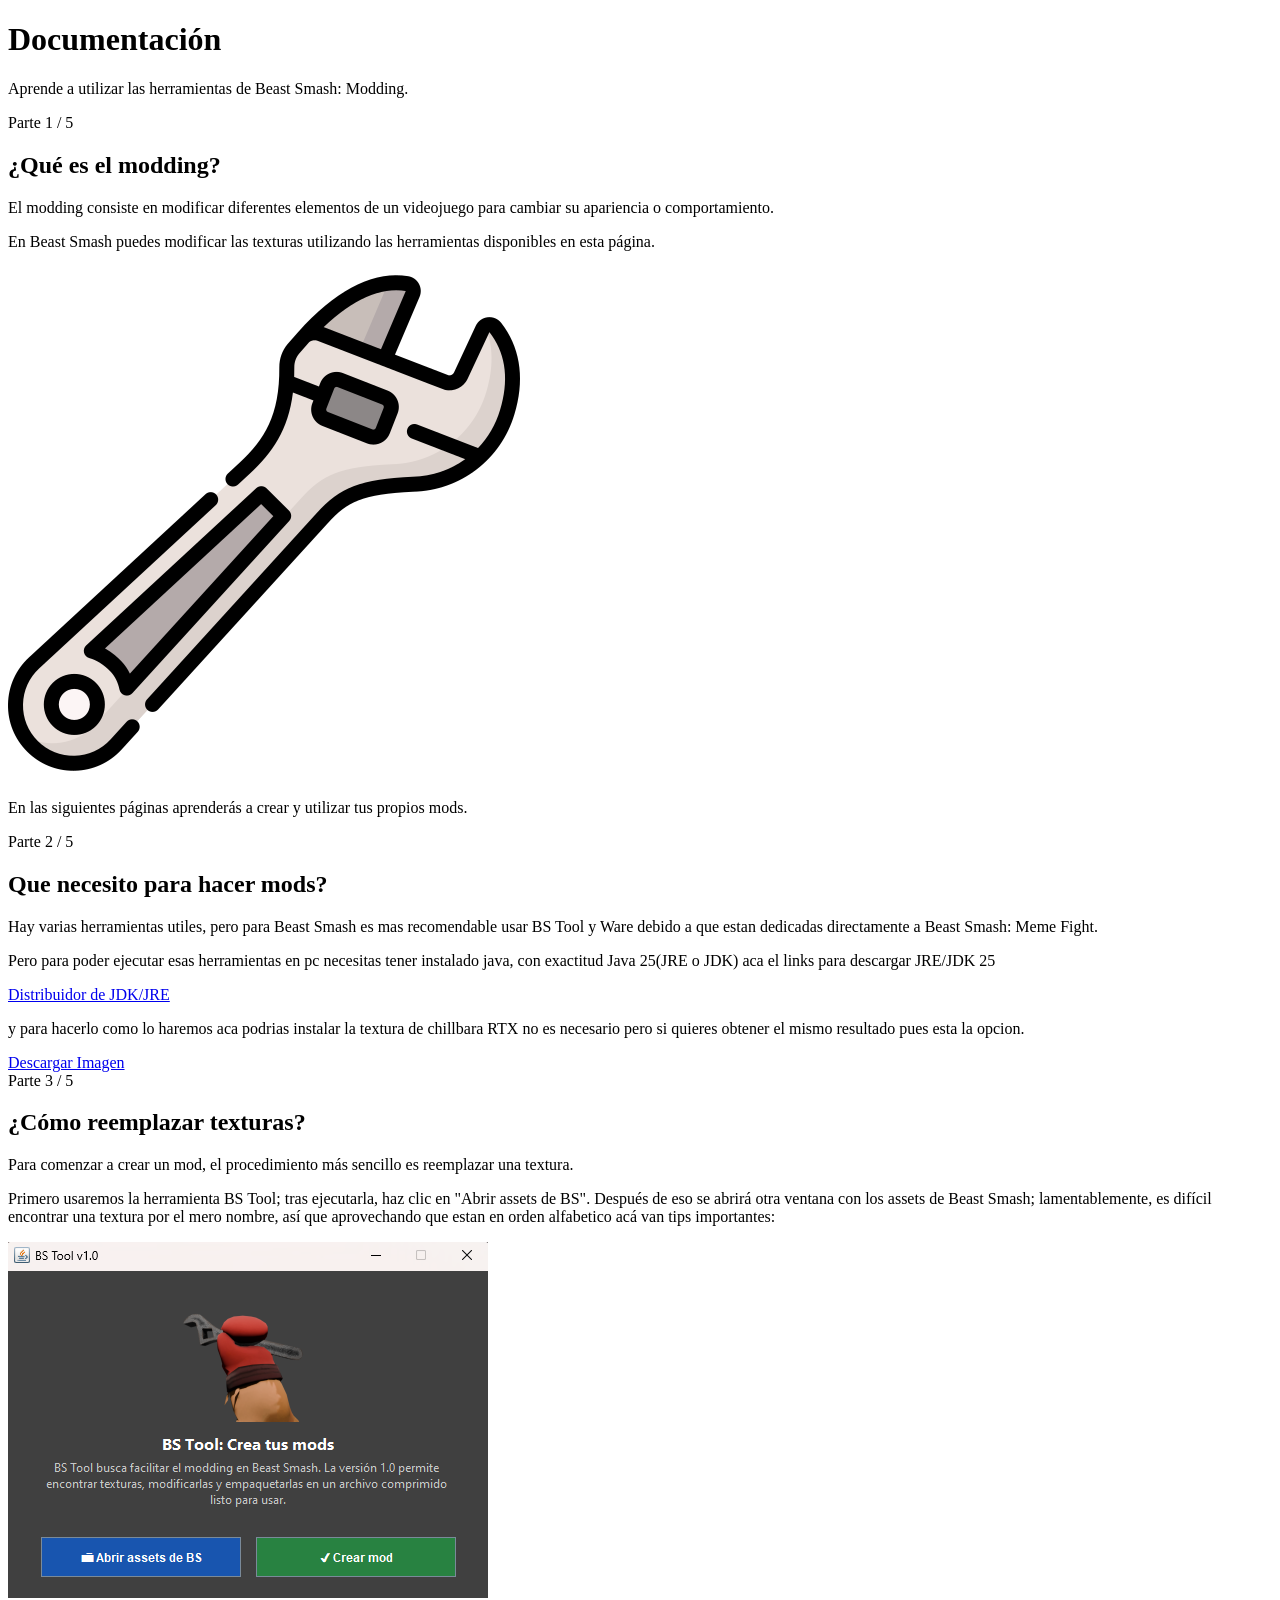
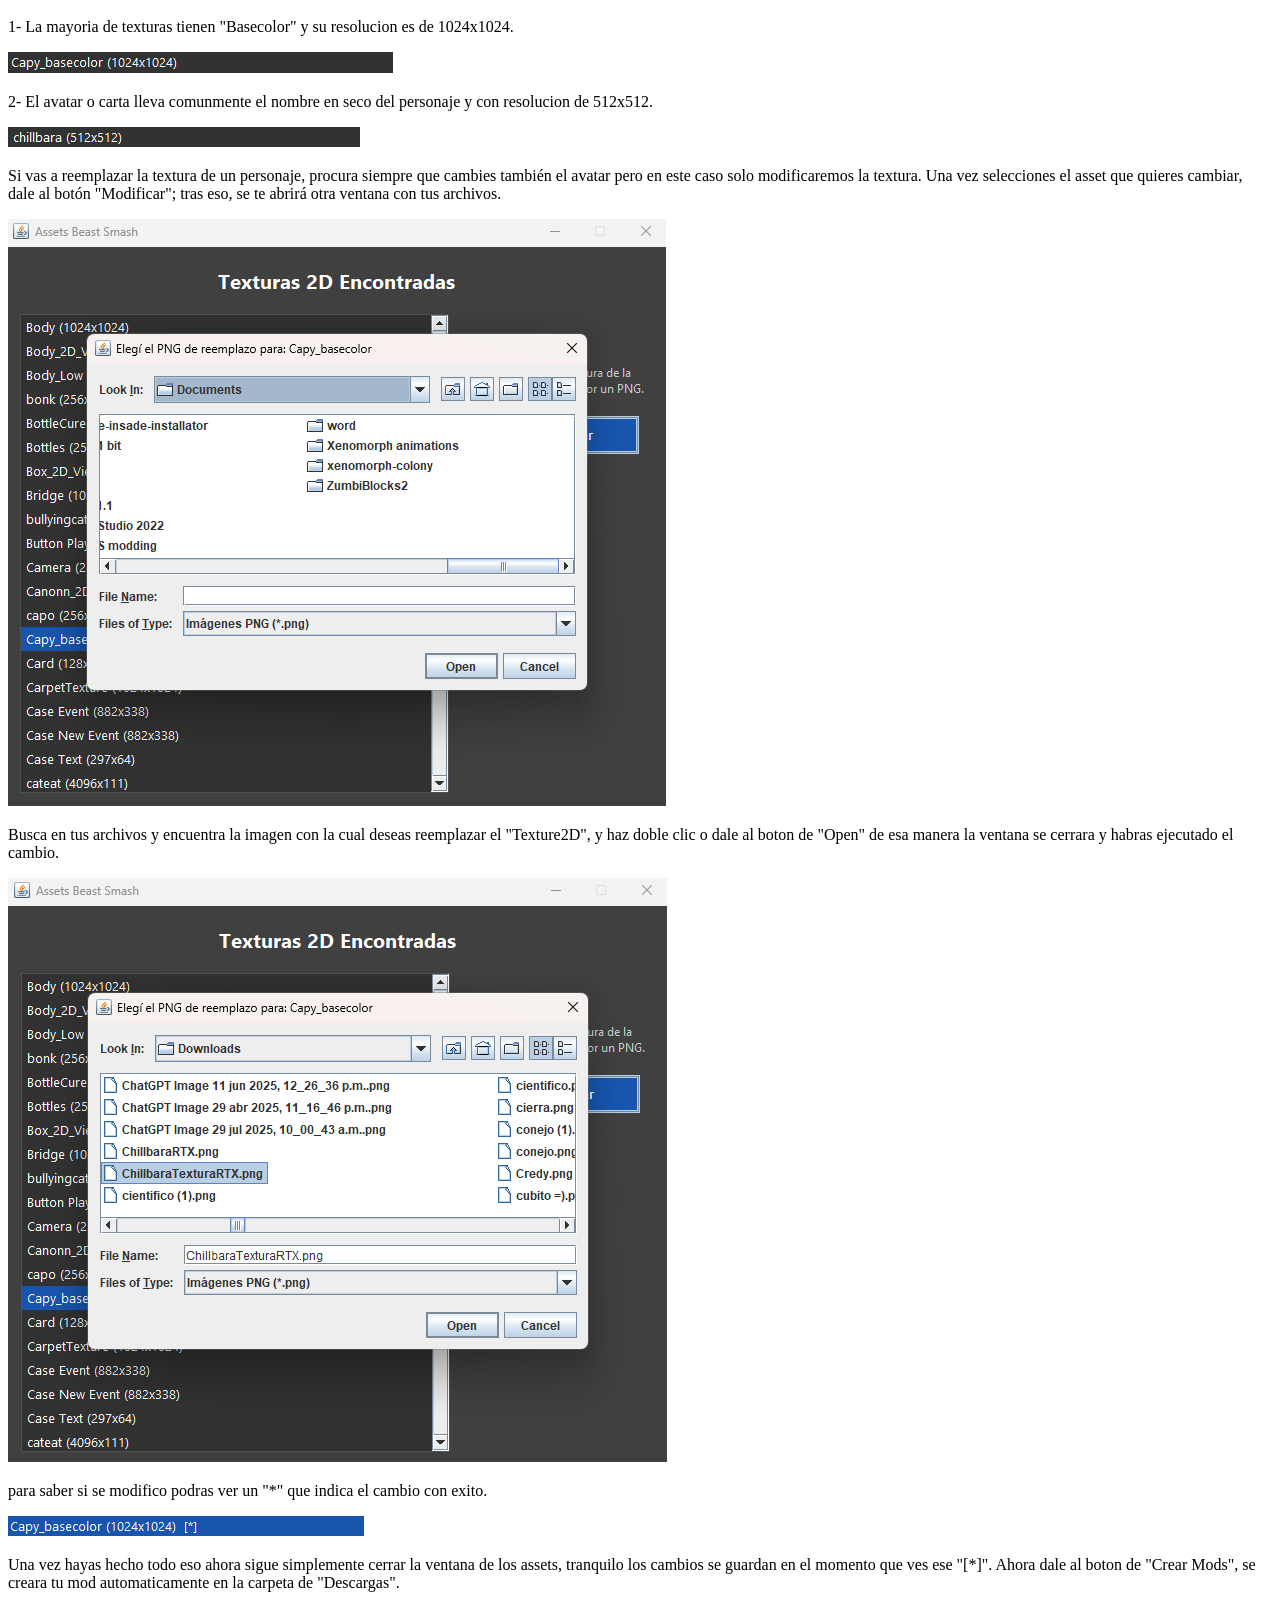
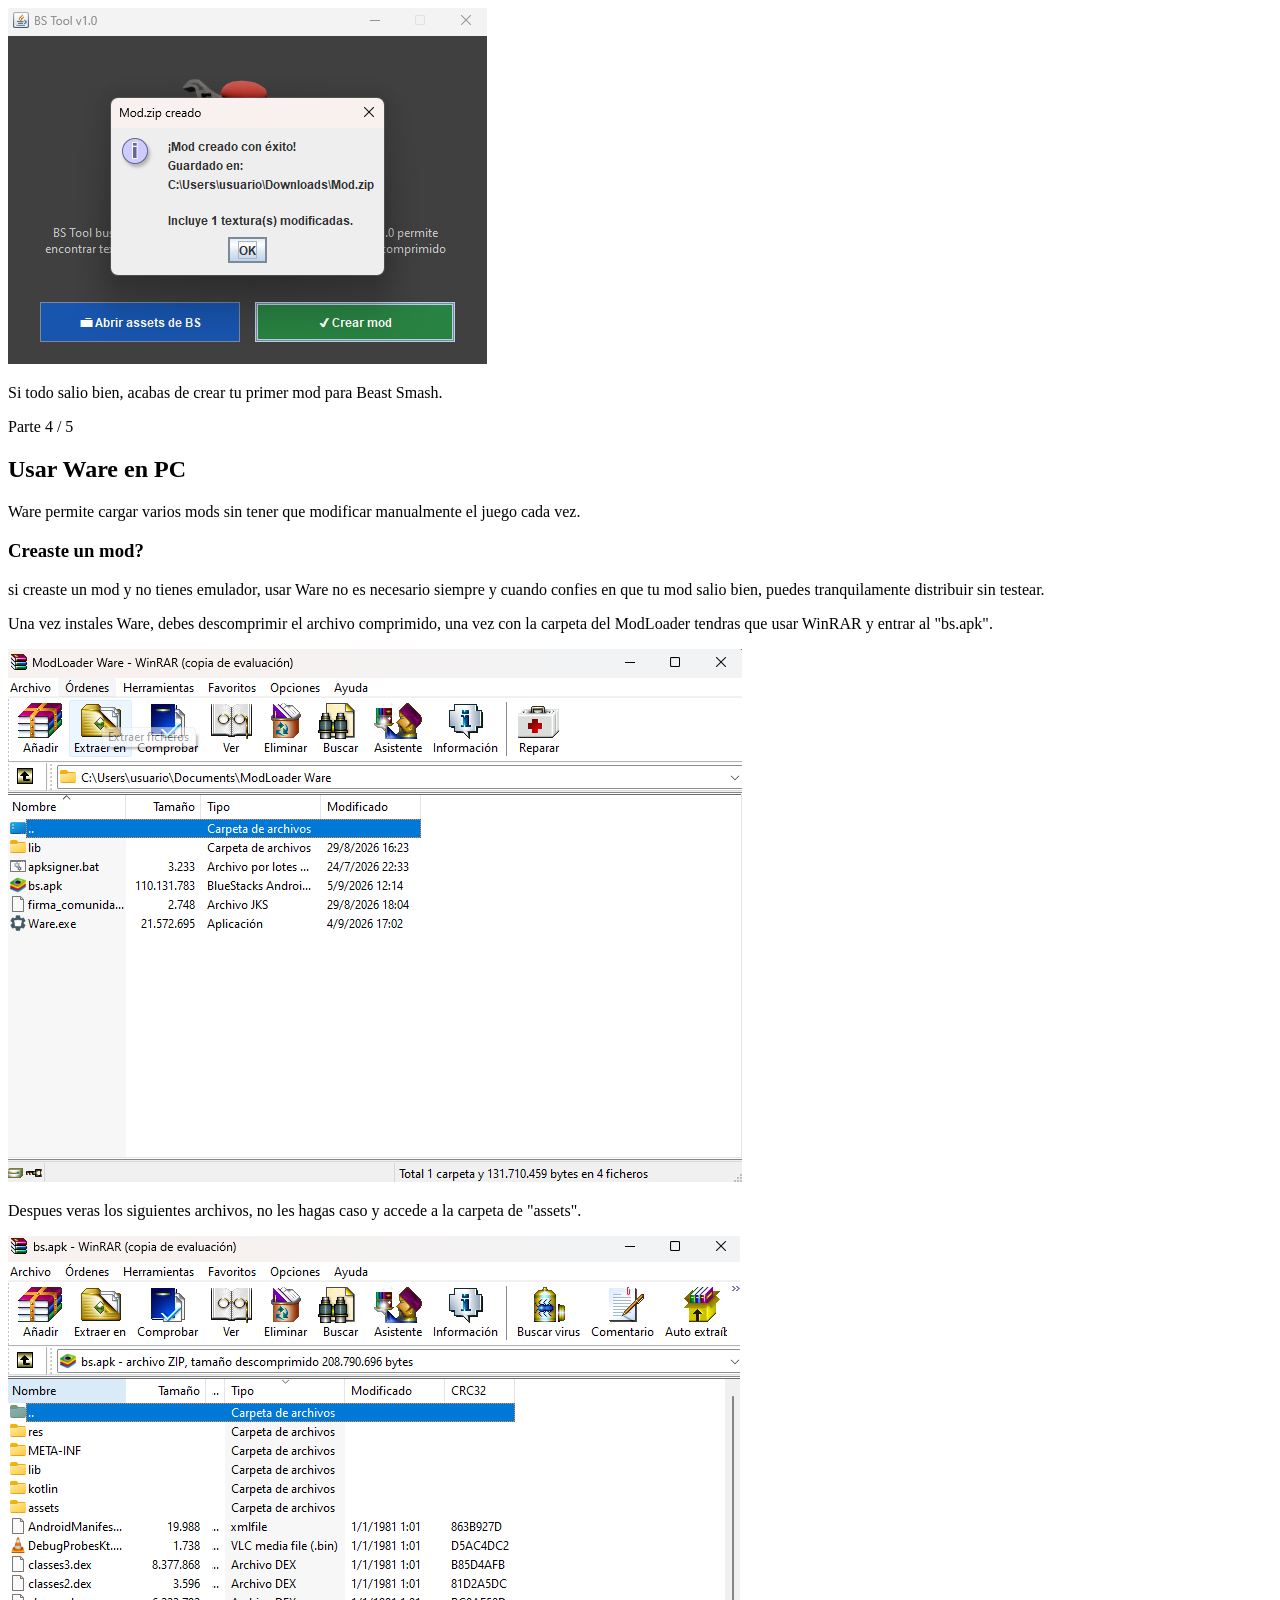
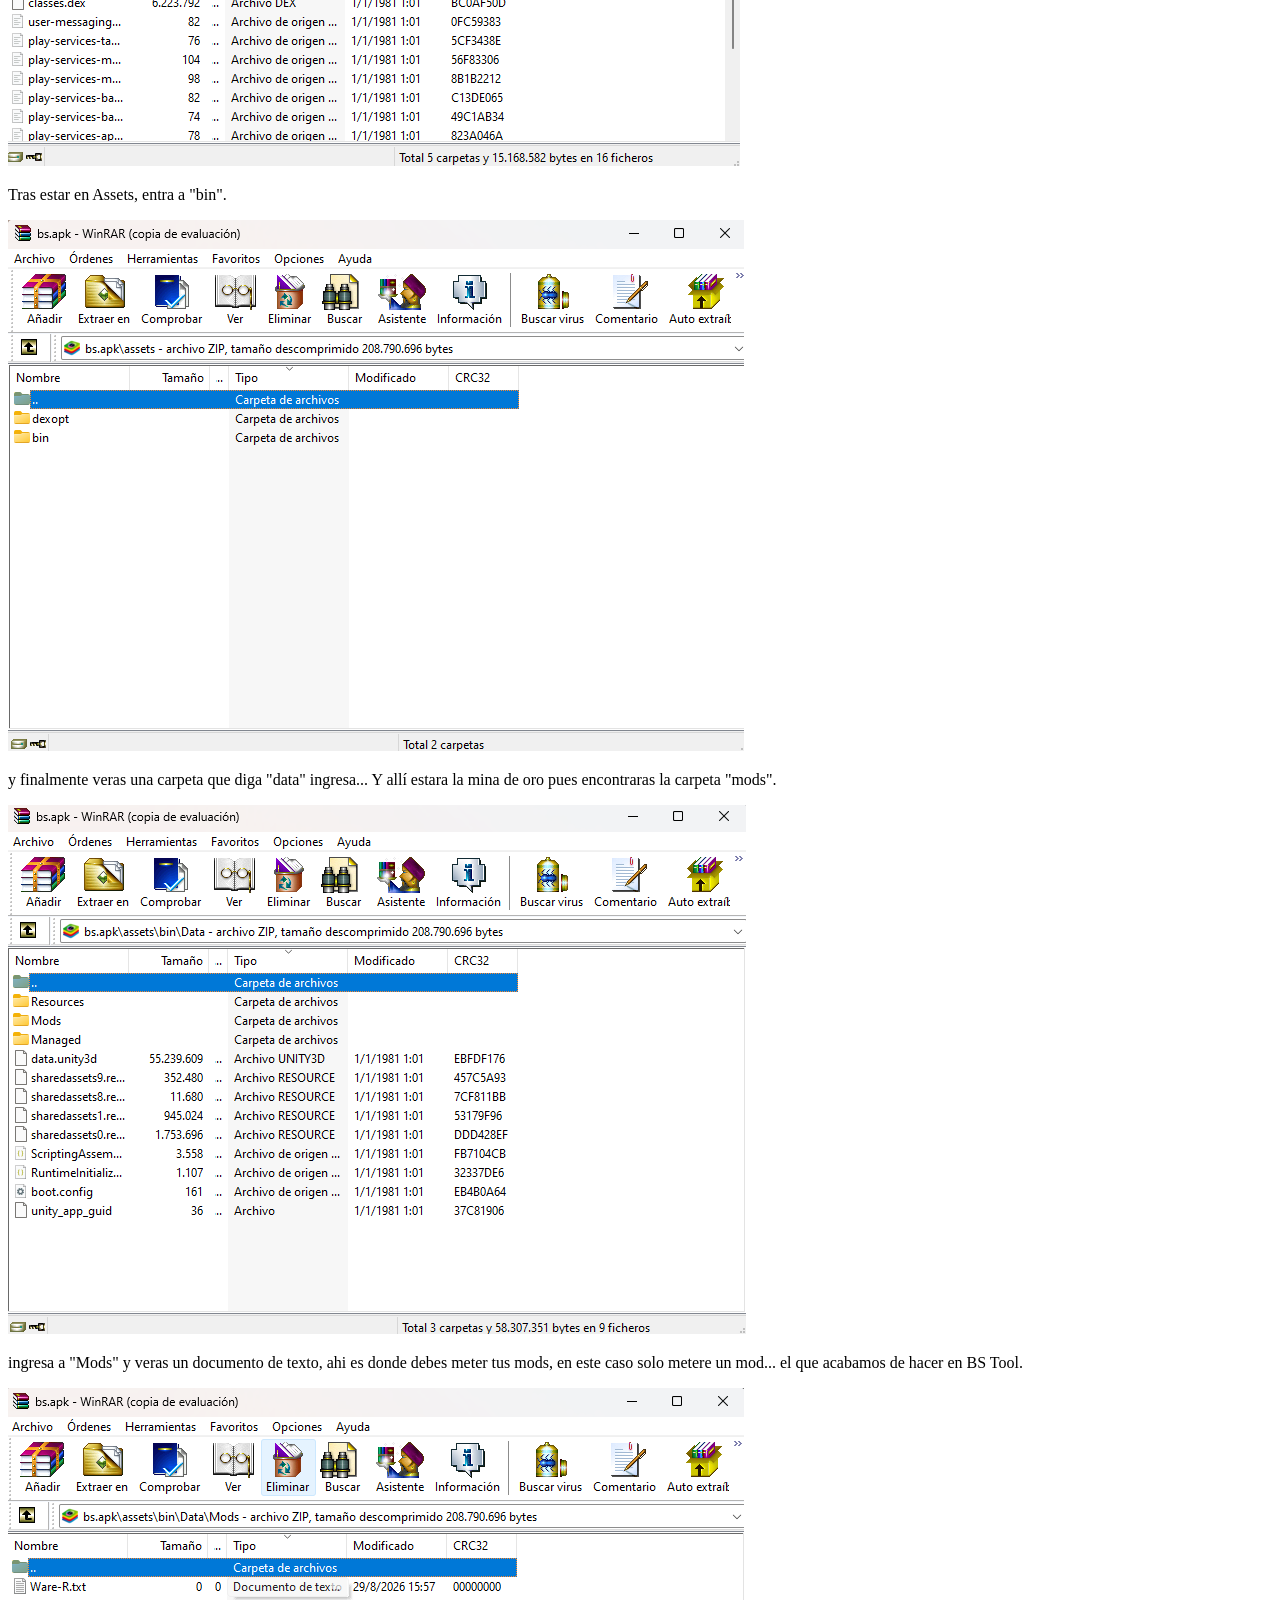
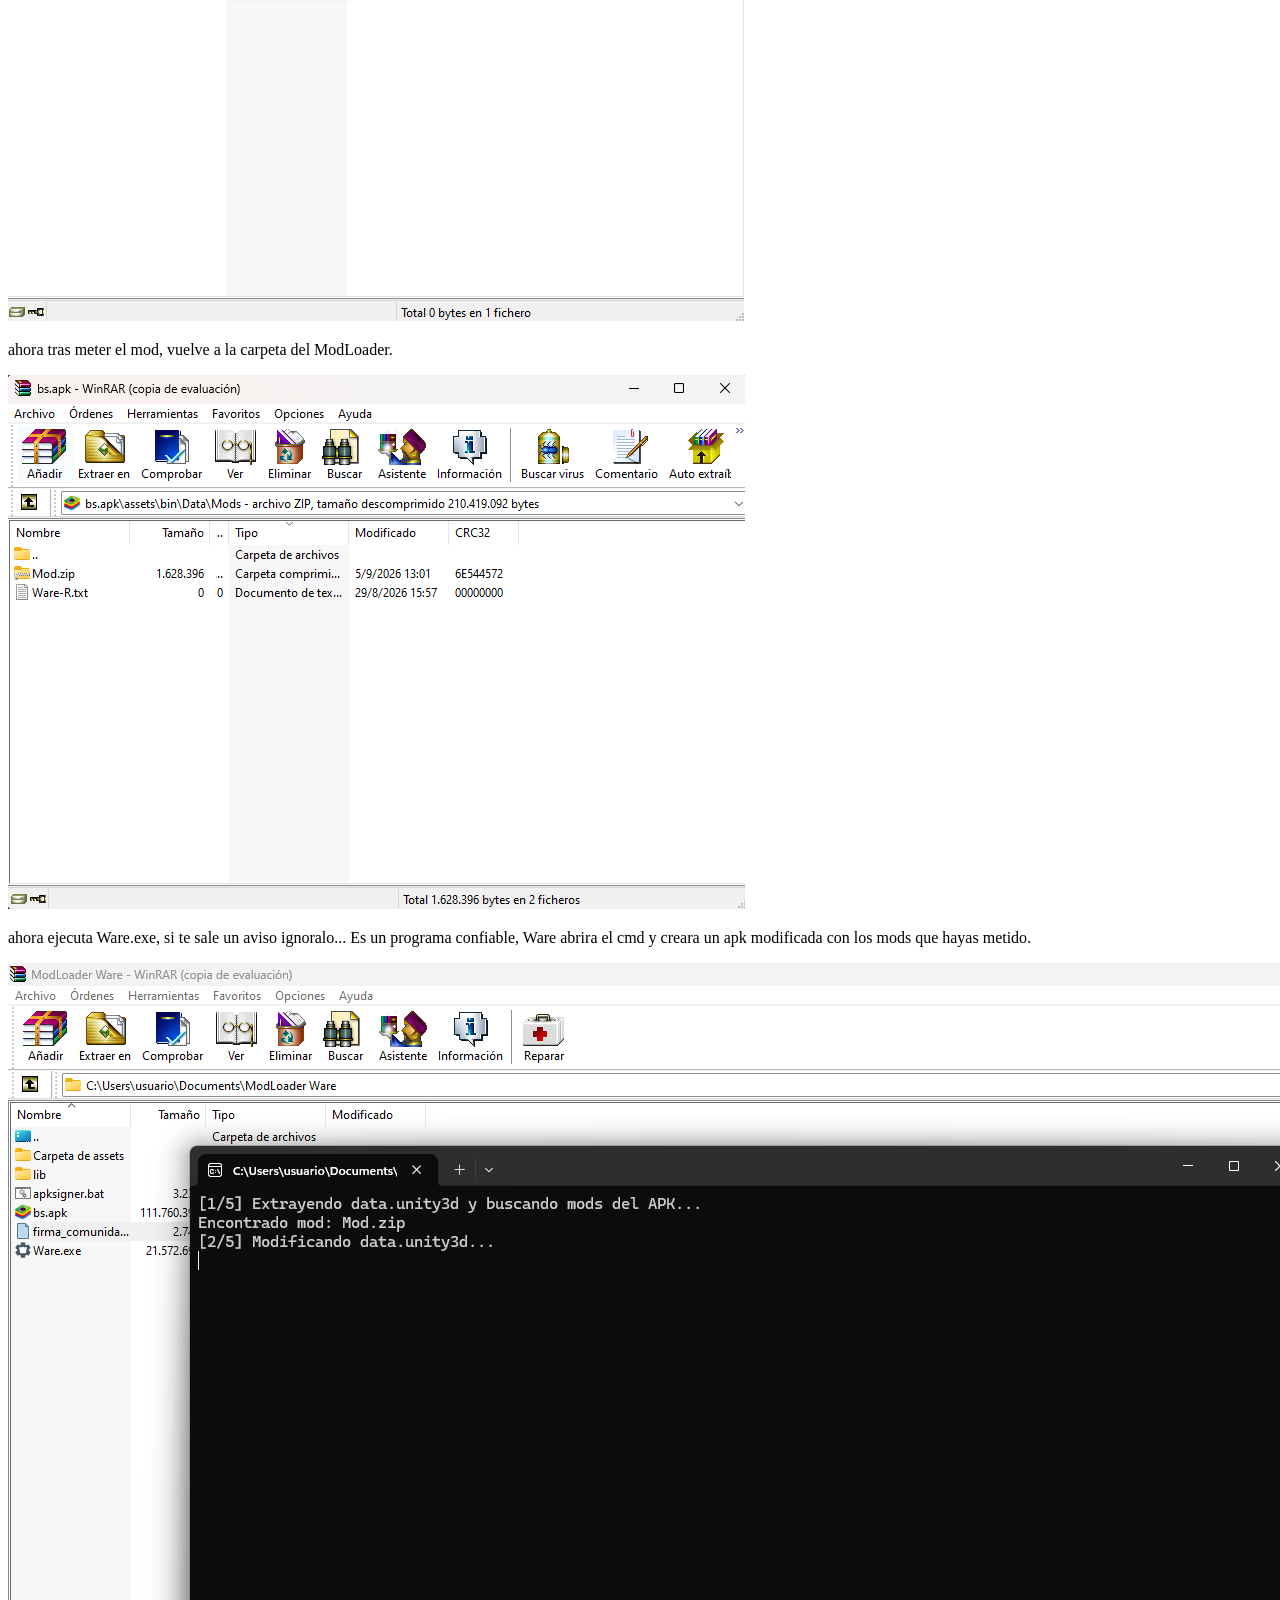
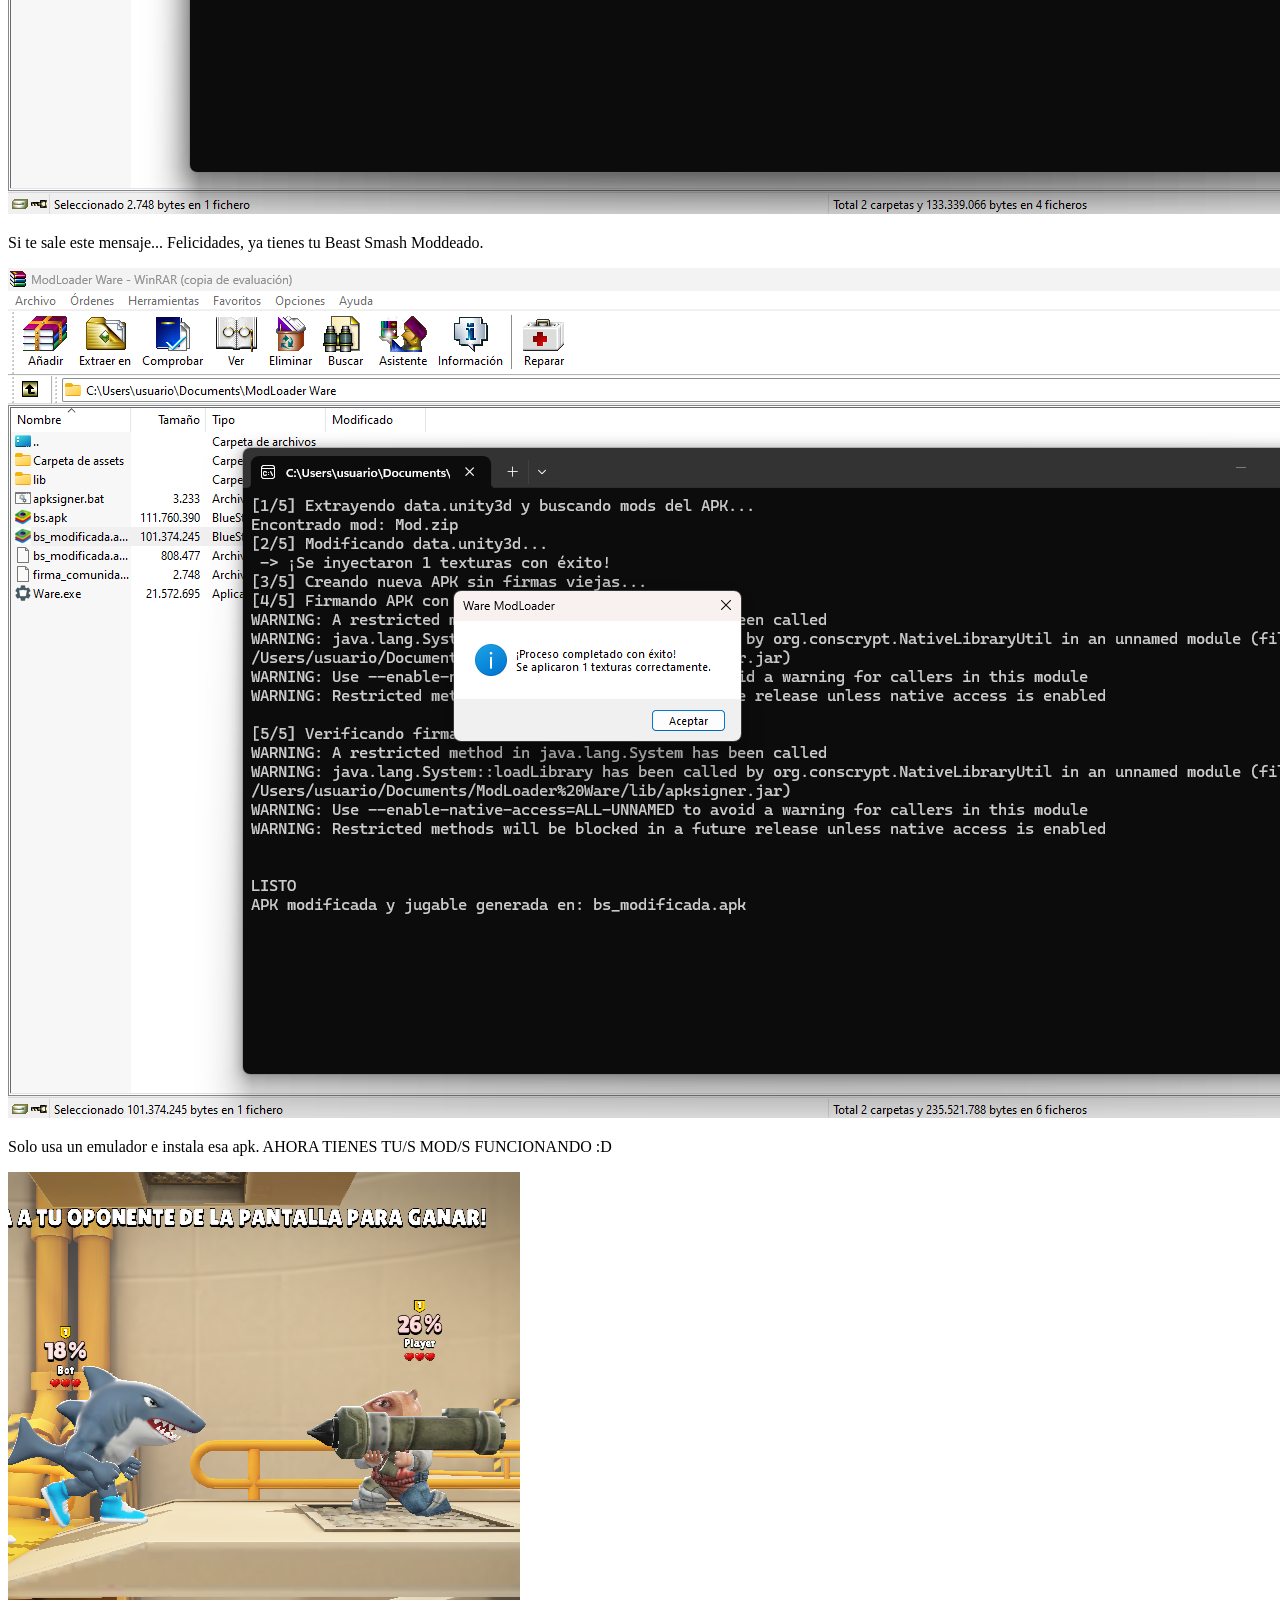
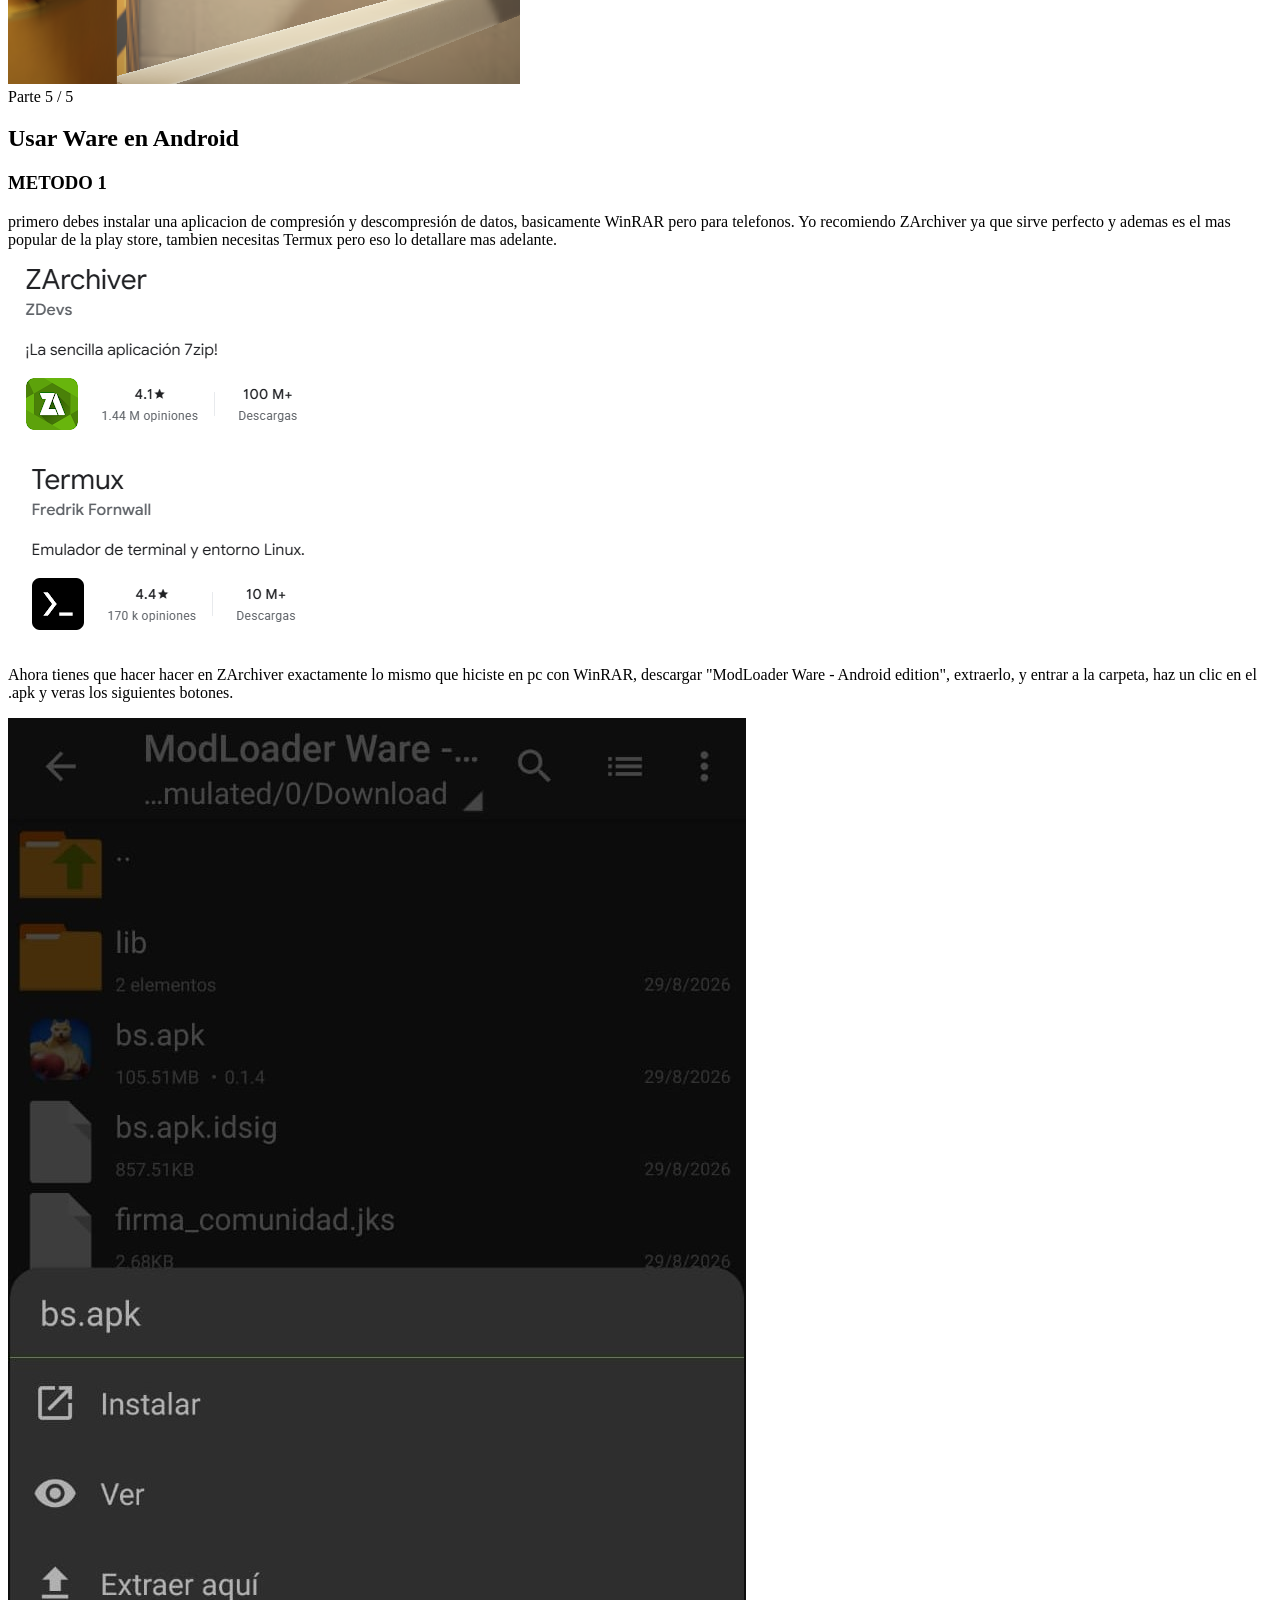
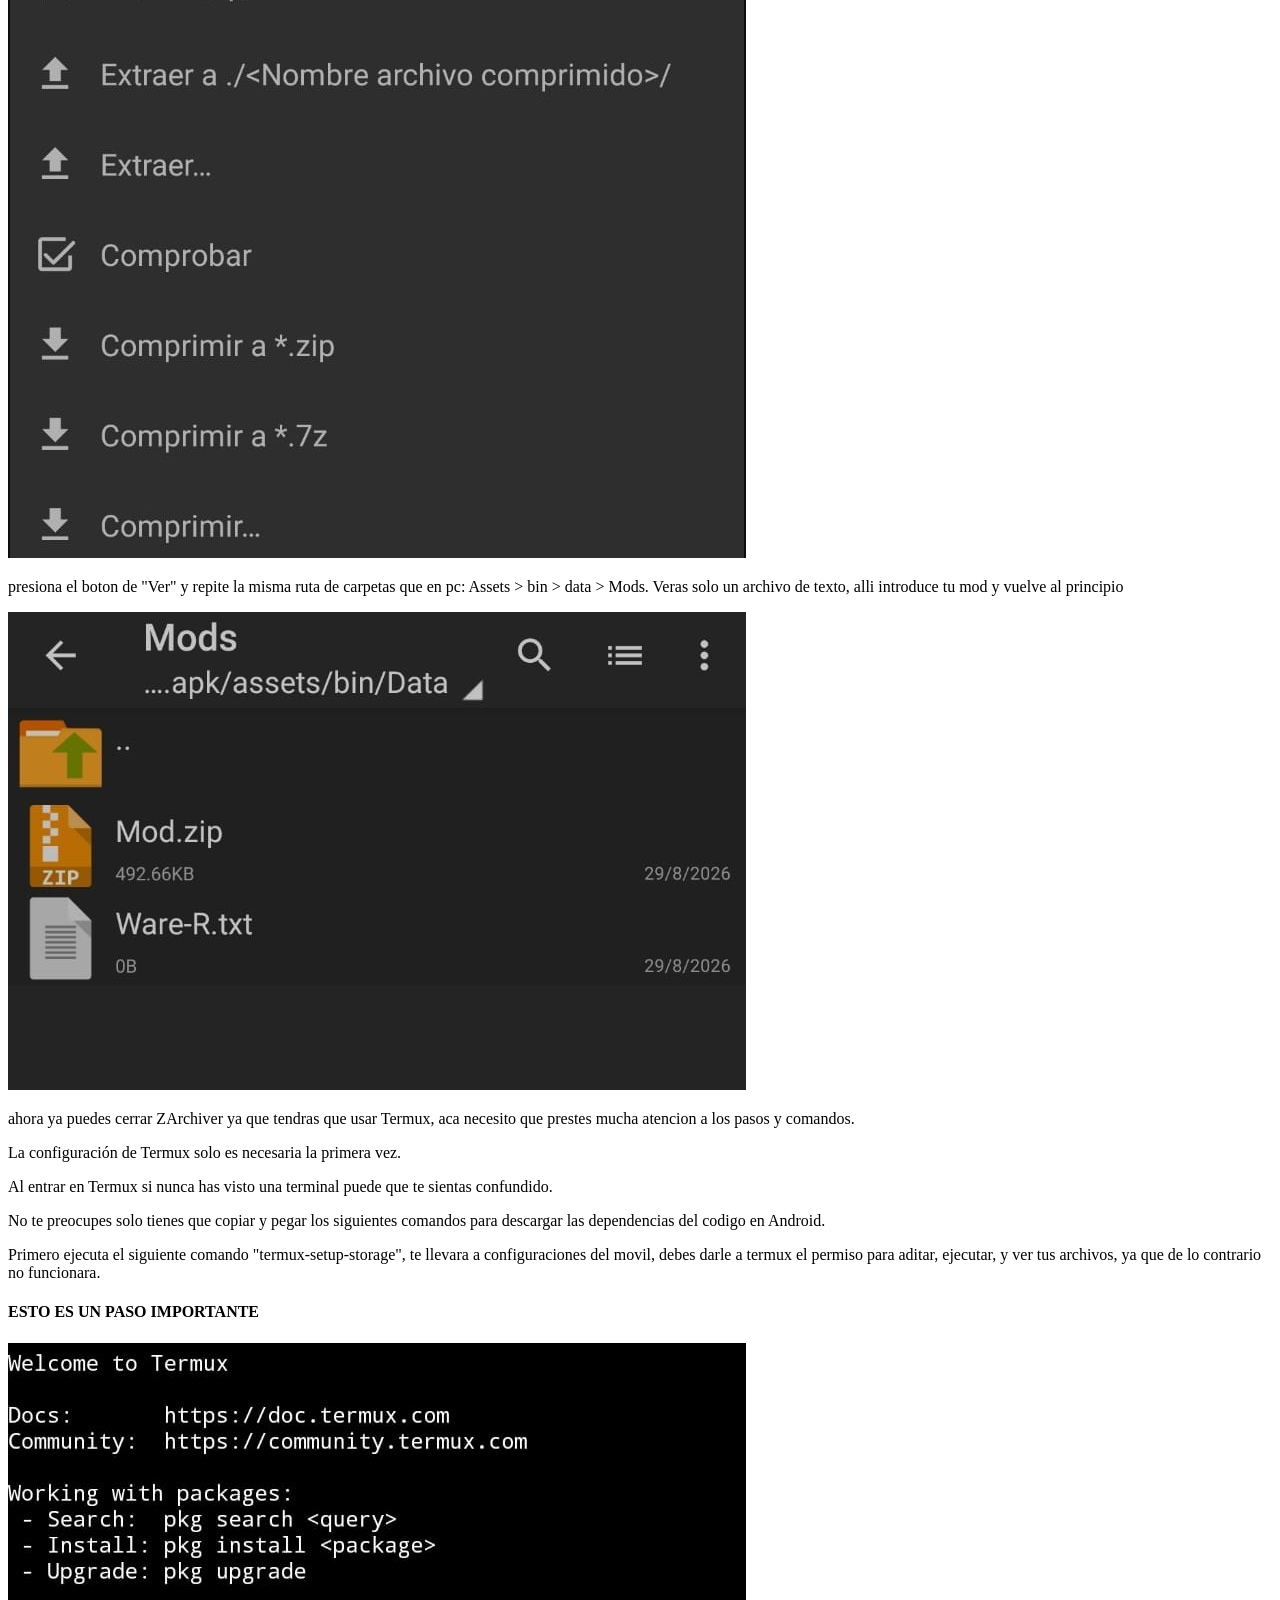
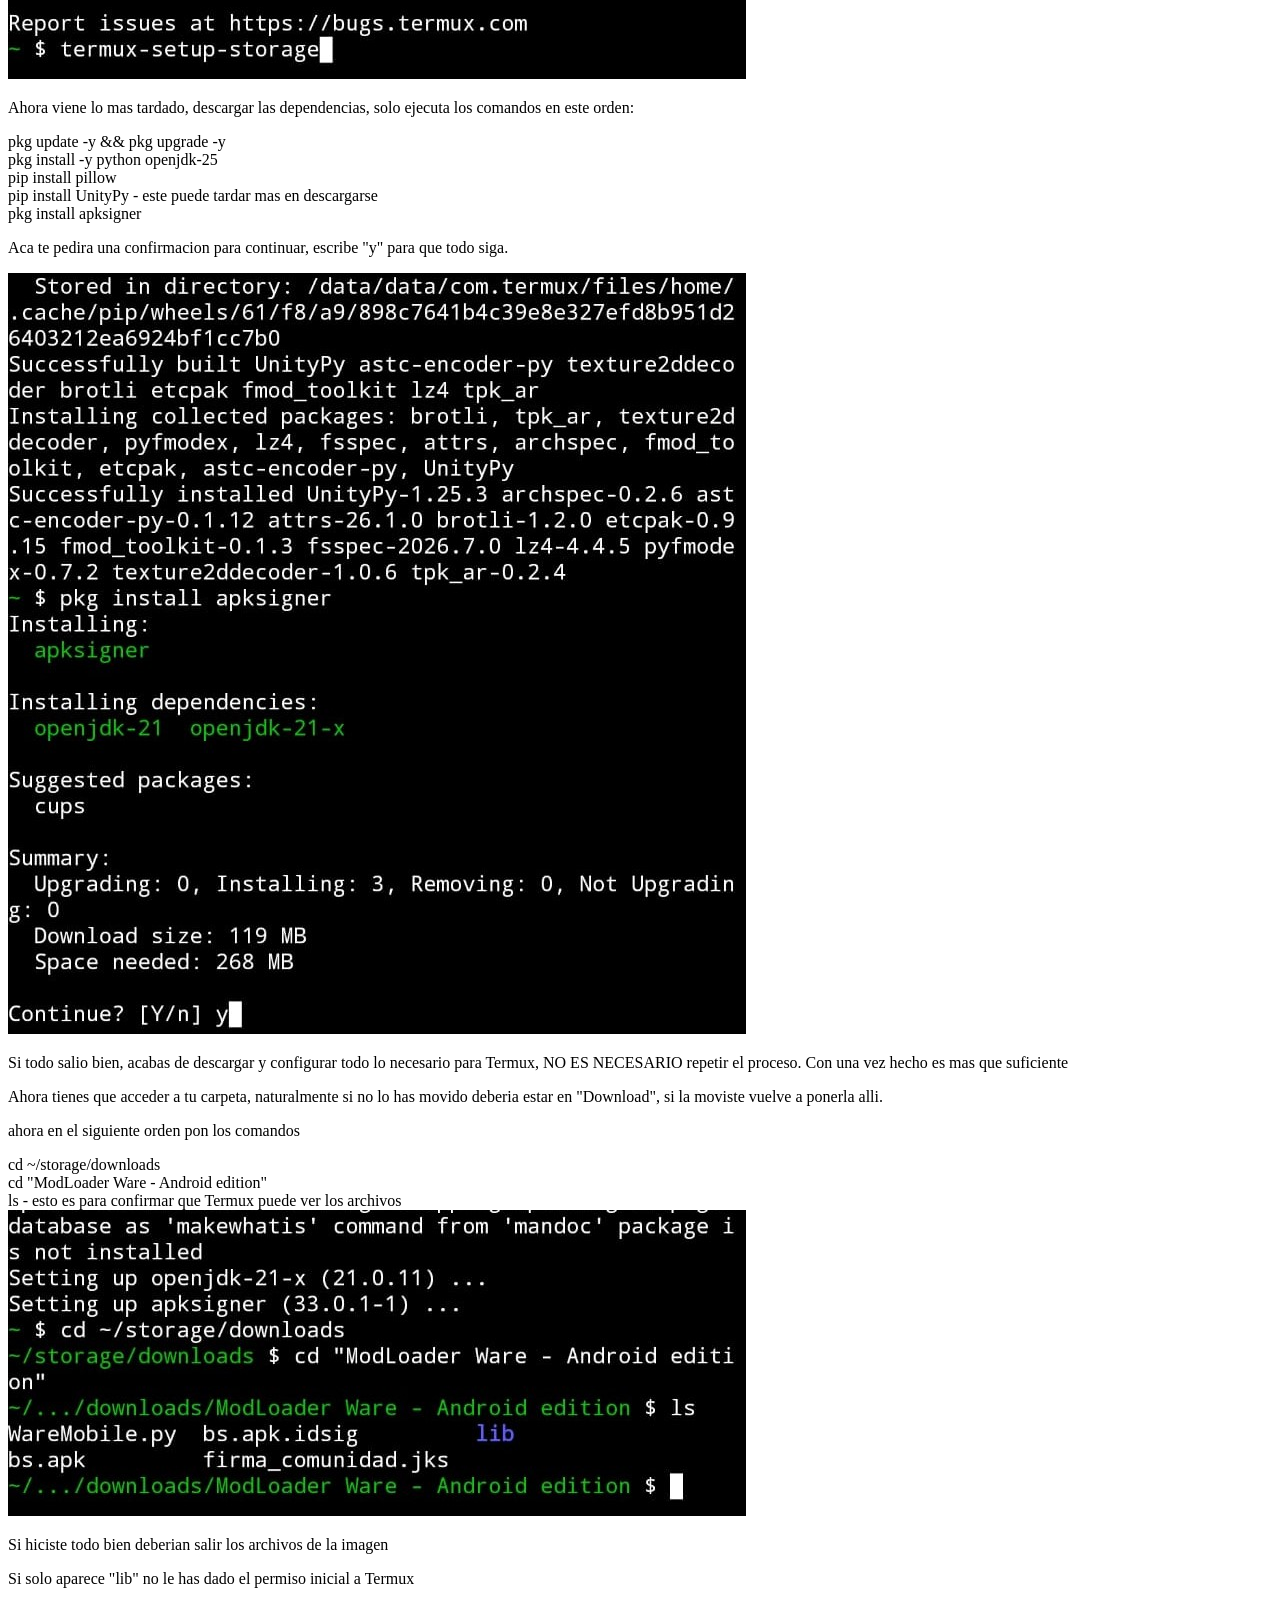
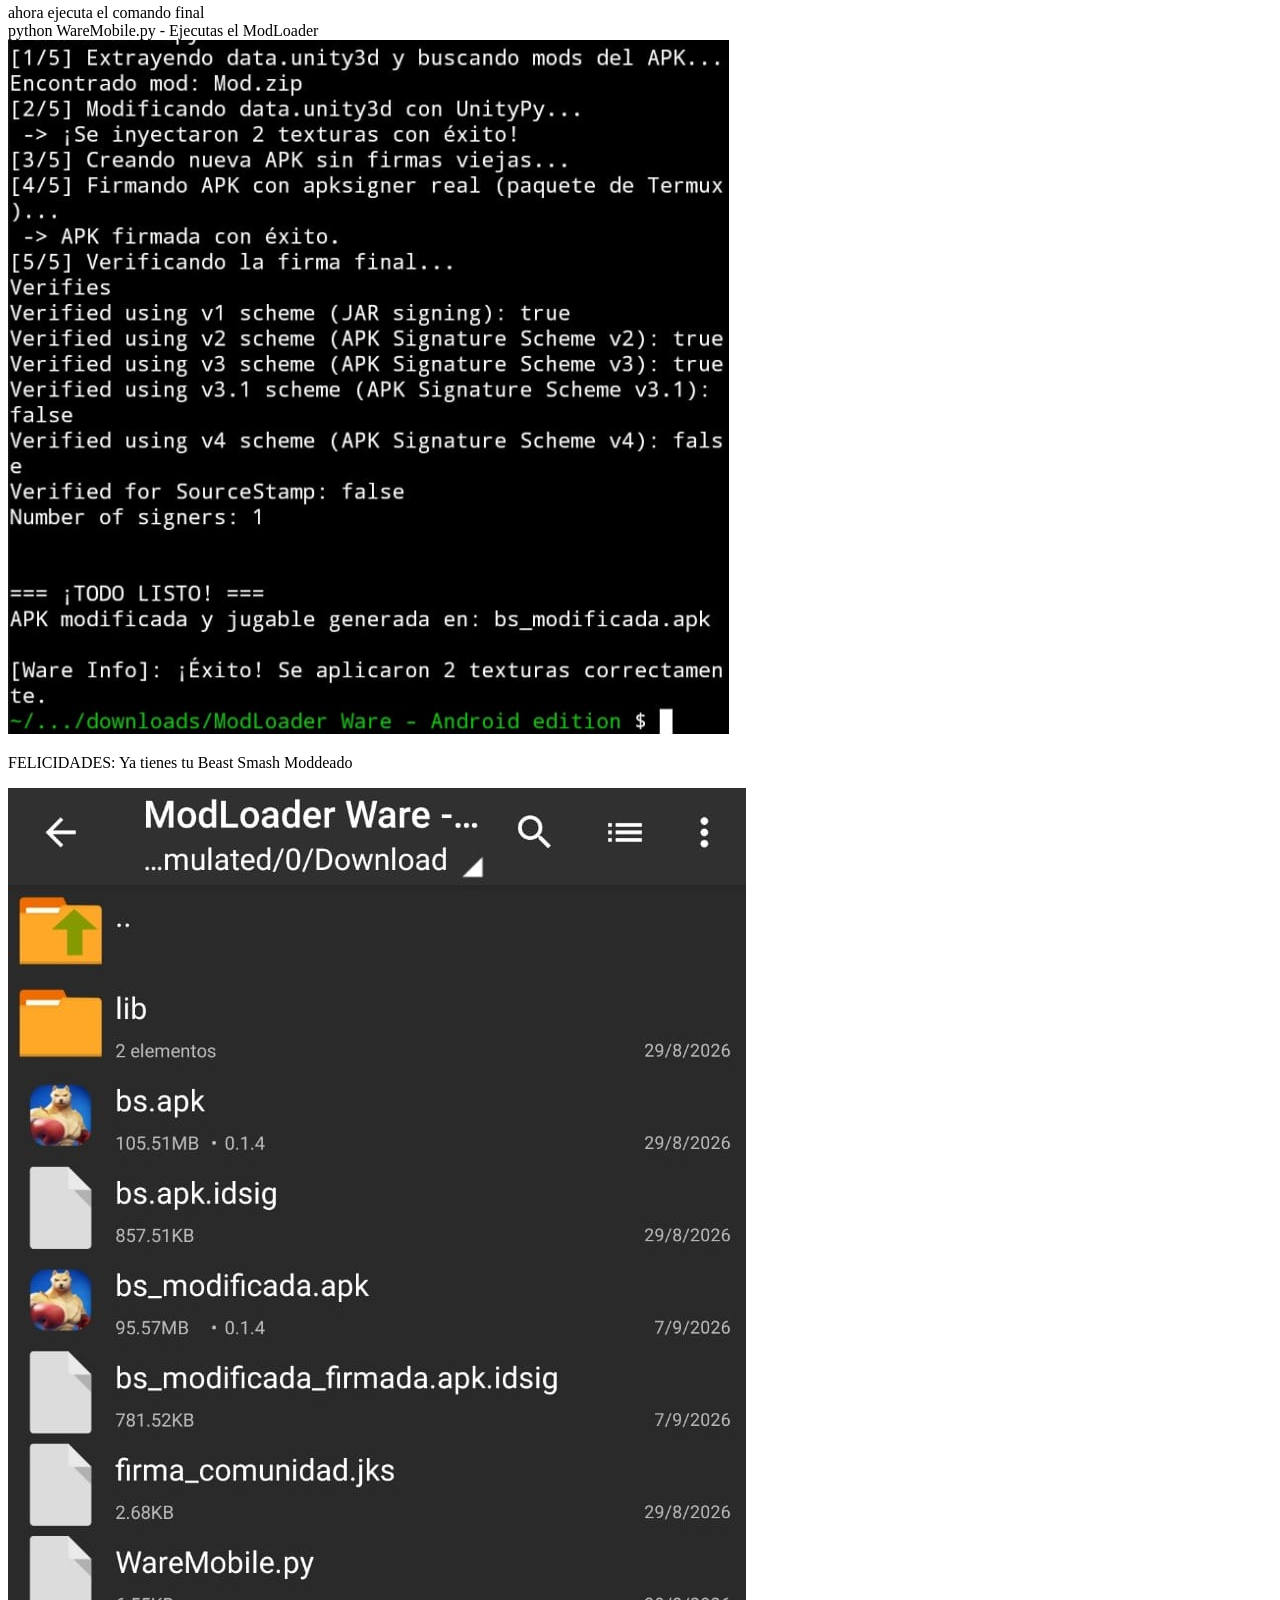
==== Documentacion/Modding.html @ 1ca8541f "Add files via upload" ====
<!DOCTYPE html>
<html lang="es">

<head>
    <meta charset="UTF-8">
    <meta name="viewport" content="width=device-width, initial-scale=1.0">

    <title>Documentación | Beast Smash: Modding</title>

    <link rel="stylesheet" href="documentacion.css">
</head>

<body>



    <header class="doc-header">


        <h1>Documentación</h1>

        <p>
            Aprende a utilizar las herramientas de Beast Smash: Modding.
        </p>

    </header>



    <main class="doc-container">


        <section class="doc-page">

            <div class="page-number">
                Parte 1 / 5
            </div>

            <h2>¿Qué es el modding?</h2>

            <p>
                El modding consiste en modificar diferentes elementos
                de un videojuego para cambiar su apariencia o comportamiento.
            </p>

            <p>
                En Beast Smash puedes modificar las texturas
                utilizando las herramientas disponibles en esta página.
            </p>

            <div class="doc-image">
                <img src="llave inglesa dibujo.png"
                     alt="">
            </div>

            <p>
                En las siguientes páginas aprenderás a crear y utilizar
                tus propios mods.
            </p>

        </section>

        <section class="doc-page">

            <div class="page-number">
                Parte 2 / 5
            </div>

            <h2>Que necesito para hacer mods?</h2>

            <p>
                Hay varias herramientas utiles, pero para Beast Smash es mas recomendable usar BS Tool y Ware debido a que
                estan dedicadas directamente a Beast Smash: Meme Fight.
            </p>

            <p>
                Pero para poder ejecutar esas herramientas en pc necesitas tener instalado java, con exactitud Java 25(JRE o JDK)
                aca el links para descargar JRE/JDK 25
            </p>

            <a href="https://www.oracle.com/java/technologies/javase/jdk25-archive-downloads.html">Distribuidor de JDK/JRE</a>

            <p></p>

            <p>
                y para hacerlo como lo haremos aca podrias instalar la textura de chillbara RTX
                no es necesario pero si quieres obtener el mismo resultado pues esta la opcion.
            </p>

            <a href="ChillbaraTexturaRTX.png" download="chillbara RTX">Descargar Imagen</a>


        </section>



        <section class="doc-page">

            <div class="page-number">
                Parte 3 / 5
            </div>

            <h2>¿Cómo reemplazar texturas?</h2>

            <p>
                Para comenzar a crear un mod, el procedimiento
                más sencillo es reemplazar una textura.
            </p>

            <p>
                Primero usaremos la herramienta BS Tool; tras ejecutarla, haz clic en "Abrir assets de BS". 
                Después de eso se abrirá otra ventana con los assets de Beast Smash; lamentablemente, es difícil 
                encontrar una textura por el mero nombre, así que aprovechando que estan en orden alfabetico
                acá van tips importantes:
            </p>

            <div class="doc-image">
                <img src="Image1.png"
                     alt="">
            </div>

            <p>
                1- La mayoria de texturas tienen "Basecolor" y su resolucion es de 1024x1024.
            </p>


            <div class="doc-image">
                <img src="1024x1024.png"
                     alt="Reemplazando una textura">
            </div>

            <p>
                2- El avatar o carta lleva comunmente el nombre en seco del personaje y con resolucion de 512x512.
            </p>

            <div class="doc-image">
                <img src="512x512.png"
                     alt="Reemplazando una textura">
            </div>

            <p>
                Si vas a reemplazar la textura de un personaje, procura siempre que cambies también el avatar 
                pero en este caso solo modificaremos la textura. 
                Una vez selecciones el asset que quieres cambiar, dale al botón "Modificar"; tras eso, se te abrirá otra ventana con tus archivos.
            </p>

            <div class="doc-image">
                <img src="R1.png"
                     alt="Reemplazando una textura">
            </div>

            <p>
                Busca en tus archivos y encuentra la imagen con la cual deseas reemplazar el "Texture2D", y haz doble clic o dale al
                boton de "Open" de esa manera la ventana se cerrara y habras ejecutado el cambio.
            </p>

            <div class="doc-image">
                <img src="R2.png"
                     alt="Reemplazando una textura">
            </div>

            <p>
                para saber si se modifico podras ver un "*" que indica el cambio con exito.
            </p>


            <div class="doc-image">
                <img src="R3.png"
                     alt="Reemplazando una textura">
            </div>

            <p>
                Una vez hayas hecho todo eso ahora sigue simplemente cerrar la ventana de los assets, tranquilo los cambios
                se guardan en el momento que ves ese "[*]". Ahora dale al boton de "Crear Mods", se creara tu mod automaticamente
                en la carpeta de "Descargas".
            </p>

            <div class="doc-image">
                <img src="R4.png"
                     alt="Reemplazando una textura">
            </div>

            <p>Si todo salio bien, acabas de crear tu primer mod para Beast Smash.</p>

        </section>


        <!-- PARTE 3 -->

        <section class="doc-page">

            <div class="page-number">
                Parte 4 / 5
            </div>

            <h2>
                Usar Ware en PC
            </h2>


            <p>
                Ware permite cargar varios mods sin tener que modificar
                manualmente el juego cada vez.
            </p>

            <div class="notice">

                <h3>Creaste un mod?</h3>

                <p>
                si creaste un mod y no tienes emulador, usar Ware no es necesario siempre y cuando confies
                en que tu mod salio bien, puedes tranquilamente distribuir sin testear.
                </p>


            </div>

            <p>
                Una vez instales Ware, debes descomprimir el archivo comprimido, una vez con la carpeta del ModLoader tendras que
                usar WinRAR y entrar al "bs.apk".
            </p>

            <div class="doc-image">
                <img src="WARE1.png"
                     alt="Carpeta de mods de Ware">
            </div>

            <p>
                Despues veras los siguientes archivos, no les hagas caso y accede a la carpeta de "assets".
            </p>

            <div class="doc-image">
                <img src="WARE2.png"
                     alt="Ware ejecutándose en PC">
            </div>

            <p>
                Tras estar en Assets, entra a "bin".
            </p>

            <div class="doc-image">
                <img src="WARE3.png"
                     alt="Ware ejecutándose en PC">
            </div>

            <p>
                y finalmente veras una carpeta que diga "data" ingresa... Y allí estara la mina de oro pues encontraras la carpeta "mods".
            </p>

            <div class="doc-image">
                <img src="WARE4.png"
                     alt="Ware ejecutándose en PC">
            </div>

            <p>
                ingresa a "Mods" y veras un documento de texto, ahi es donde debes meter tus mods, en este caso solo metere un mod...
                el que acabamos de hacer en BS Tool.
            </p>

            <div class="doc-image">
                <img src="WARE5.png"
                     alt="Ware ejecutándose en PC">
            </div>
            
            <p>
                ahora tras meter el mod, vuelve a la carpeta del ModLoader.
            </p>

            <div class="doc-image">
                <img src="WARE6.png"
                     alt="Ware ejecutándose en PC">
            </div>

            <p>
                ahora ejecuta Ware.exe, si te sale un aviso ignoralo... Es un programa confiable, Ware abrira el cmd y creara un
                apk modificada con los mods que hayas metido.
            </p>

            <div class="doc-image">
                <img src="WARE7.png"
                     alt="Ware ejecutándose en PC">
            </div>

            <p>
                Si te sale este mensaje... Felicidades, ya tienes tu Beast Smash Moddeado.
            </p>

            <div class="doc-image">
                <img src="WARE8.png"
                     alt="Ware ejecutándose en PC">
            </div>

            <p>
                Solo usa un emulador e instala esa apk.
                AHORA TIENES TU/S MOD/S FUNCIONANDO :D
            </p>

            <div class="doc-image">
                <img src="ChillbaraPhoto2.png"
                     alt="chillbara prrrrro">
            </div>

        </section>




        <section class="doc-page">

            <div class="page-number">
                Parte 5 / 5
            </div>

            <h2>Usar Ware en Android</h2>

            <h3>METODO 1</h3>

            primero debes instalar una aplicacion de compresión y descompresión de datos, basicamente WinRAR pero para telefonos.
            Yo recomiendo ZArchiver ya que sirve perfecto y ademas es el mas popular de la play store, tambien necesitas Termux
            pero eso lo detallare mas adelante.

            <div class="doc-image">
                <img src="ZarchiverFoto.png"
                     alt="Termux">
            </div>

            <div class="doc-image">
                <img src="TermuxFoto.png"
                     alt="Termux">
            </div>

            <p>
                Ahora tienes que hacer hacer en ZArchiver exactamente lo mismo que hiciste en pc con WinRAR, descargar "ModLoader Ware - Android edition",
                extraerlo, y entrar a la carpeta, haz un clic en el .apk y veras los siguientes botones.
            </p>

            <div class="doc-image">
                <img src="Zarchiver1.jpeg"
                     alt="Termux">
            </div>

            <p>
                presiona el boton de "Ver" y repite la misma ruta de carpetas que en pc: Assets > bin > data > Mods. Veras solo un archivo de texto,
                alli introduce tu mod y vuelve al principio
            </p>

            <div class="doc-image">
                <img src="Zarchiver2.jpg"
                     alt="Termux">
            </div>

            <p>
                ahora ya puedes cerrar ZArchiver ya que tendras que usar Termux, aca necesito que prestes mucha atencion a los pasos y comandos.
            </p>

            <div class="notice">
                La configuración de Termux solo es necesaria
                la primera vez.
            </div>

            <p>
                Al entrar en Termux si nunca has visto una terminal puede que te sientas confundido.
            </p>

            <p>
                No te preocupes solo tienes que copiar y pegar los siguientes comandos para descargar las dependencias del codigo en Android.
            </p>

            <p>
                Primero ejecuta el siguiente comando "termux-setup-storage", te llevara a configuraciones del movil, debes darle a termux
                el permiso para aditar, ejecutar, y ver tus archivos, ya que de lo contrario no funcionara.
            </p>

            <h4>ESTO ES UN PASO IMPORTANTE</h4>

            <div class="doc-image">
                <img src="Termux1.jpeg"
                     alt="Termux">
            </div>

            <p>
                Ahora viene lo mas tardado, descargar las dependencias, solo ejecuta los comandos en este orden:
            </p>

            <div class="notice">
                pkg update -y && pkg upgrade -y
            </div>

            <div class="notice">
                pkg install -y python openjdk-25
            </div>

            <div class="notice">
                pip install pillow
            </div>

            <div class="notice">
                pip install UnityPy - este puede tardar mas en descargarse
            </div>

            <div class="notice">
                pkg install apksigner
                <p>Aca te pedira una confirmacion para continuar, escribe "y" para que todo siga.</p>
                <div class="doc-image">
                <img src="TermuxConfirmation.jpeg"
                     alt="Termux">
                </div>

            </div>

            <p>
                Si todo salio bien, acabas de descargar y configurar todo lo necesario para Termux, NO ES NECESARIO repetir el proceso.
                Con una vez hecho es mas que suficiente
            </p>

            <p>Ahora tienes que acceder a tu carpeta, naturalmente si no lo has movido deberia estar en "Download", 
                si la moviste vuelve a ponerla alli.
            </p>

            <p>ahora en el siguiente orden pon los comandos</p>

            <div class="notice">
                cd ~/storage/downloads
            </div>

            <div class="notice">
                cd "ModLoader Ware - Android edition"
            </div>

            <div class="notice">
                ls - esto es para confirmar que Termux puede ver los archivos
                <div class="doc-image">
                <img src="Termux2.jpeg"
                     alt="Termux">
                </div>
                <p>Si hiciste todo bien deberian salir los archivos de la imagen</p>
                <p>Si solo aparece "lib" no le has dado el permiso inicial a Termux</p>
            </div>


            ahora ejecuta el comando final

            <div class="notice">
                python WareMobile.py - Ejecutas el ModLoader
            </div>            

            <div class="doc-image">
                <img src="Termux3.png"
                     alt="Ware en Android">
            </div>

            <p>
                FELICIDADES: Ya tienes tu Beast Smash Moddeado
            </p>

            <div class="doc-image">
                <img src="ApkModificada.jpeg"
                     alt="Termux">
            </div>


            <h3>METODO 2</h3>
            <p>Sin Termux</p>

            <p>
                La otra opcion es la mas rapida, instalas directamente el .apk modificada creada por el autor del mod como se ha hecho desde el principio,
                el unico problema es que claro: No puedes combinar mods y dependes de que el creador deje el mod en formato apk modificada.
            </p>


            <h2>Que hago si ya configure todo en termux?</h2>

            <p>Al ser solo una vez la configuracion, la siguiente vez solamente pon los comandos:</p>

            <div class="notice">
                cd ~/storage/downloads
            </div>

            <div class="notice">
                cd "ModLoader Ware - Android edition"
            </div>

            <div class="notice">
                python WareMobile.py - Ejecutas el ModLoader
            </div>

            <p>Y ya tendrias tu Beast Smash moddeado de nuevo.</p>

            <p></p>

            <h4>Fin de la documentacion</h4>


        </section>

    </main>

    <footer>
        <p>Beast Smash: Modding</p>
    </footer>

</body>
</html>
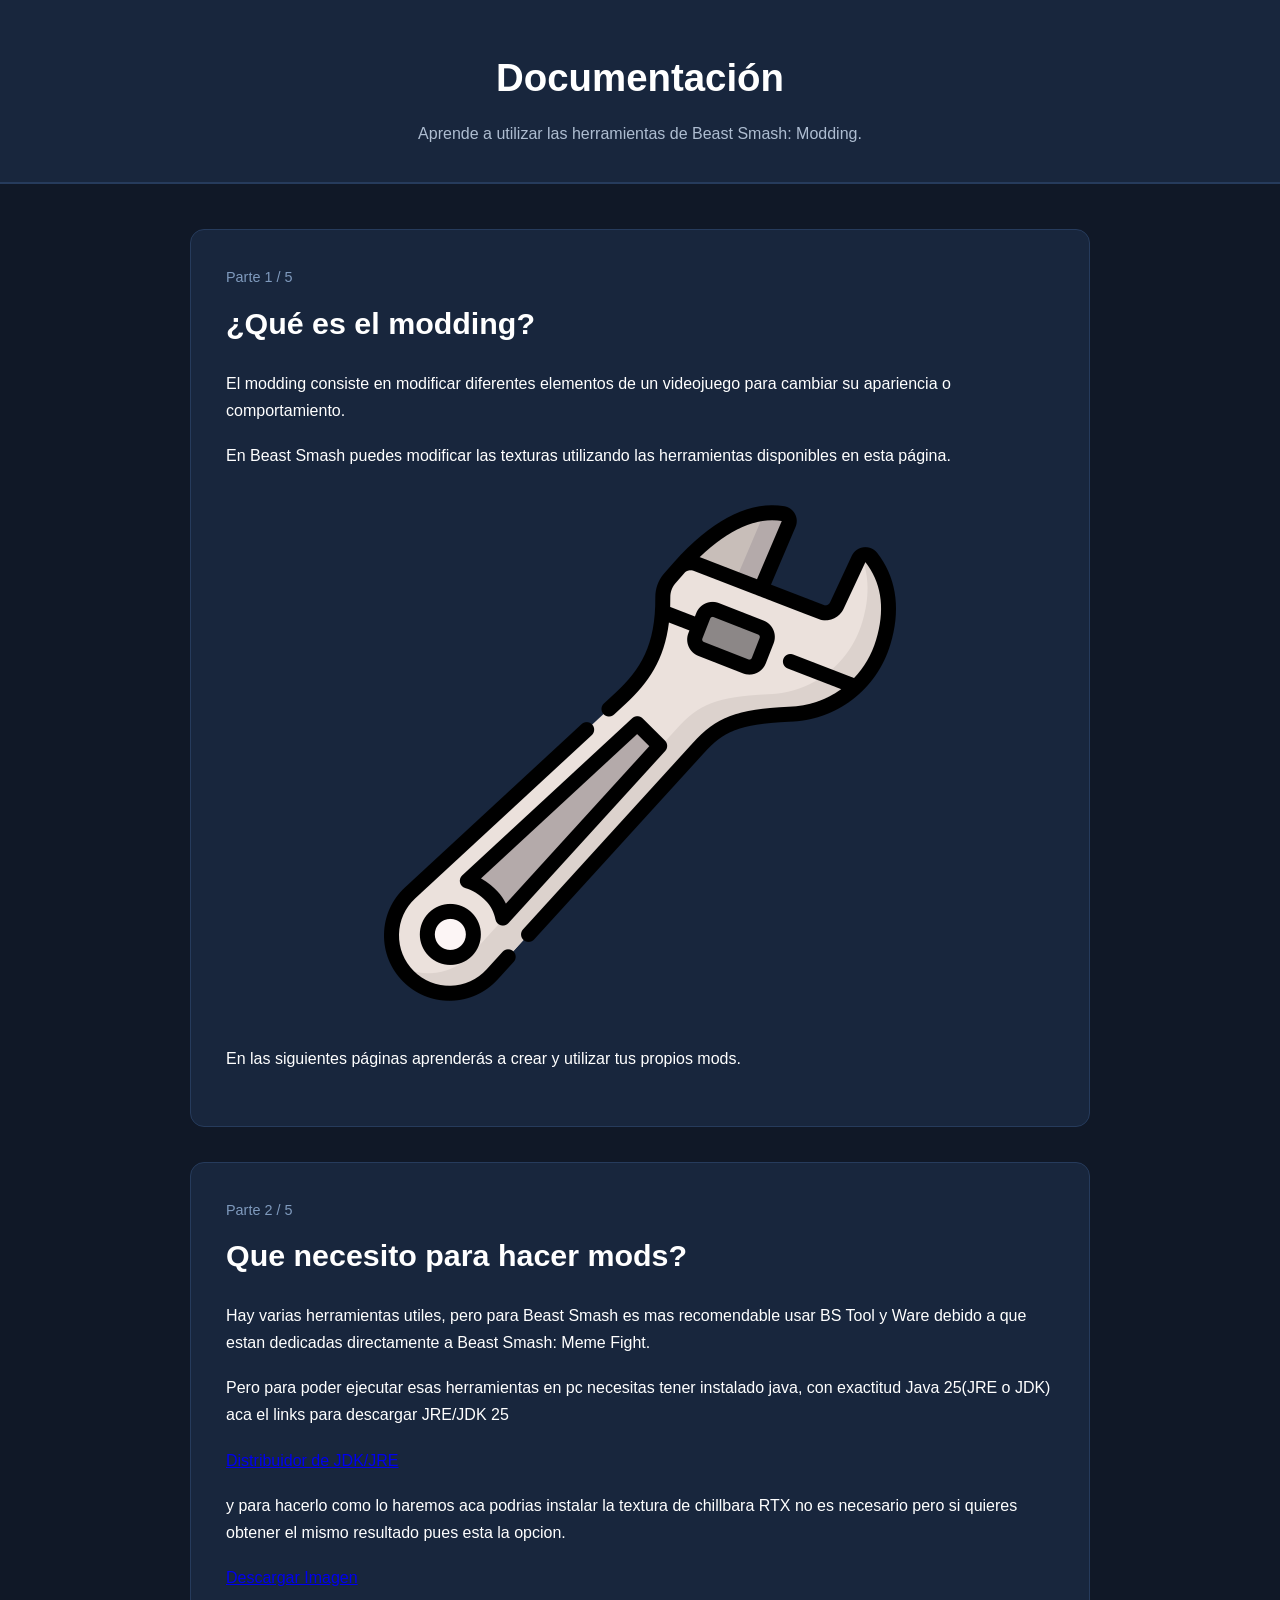
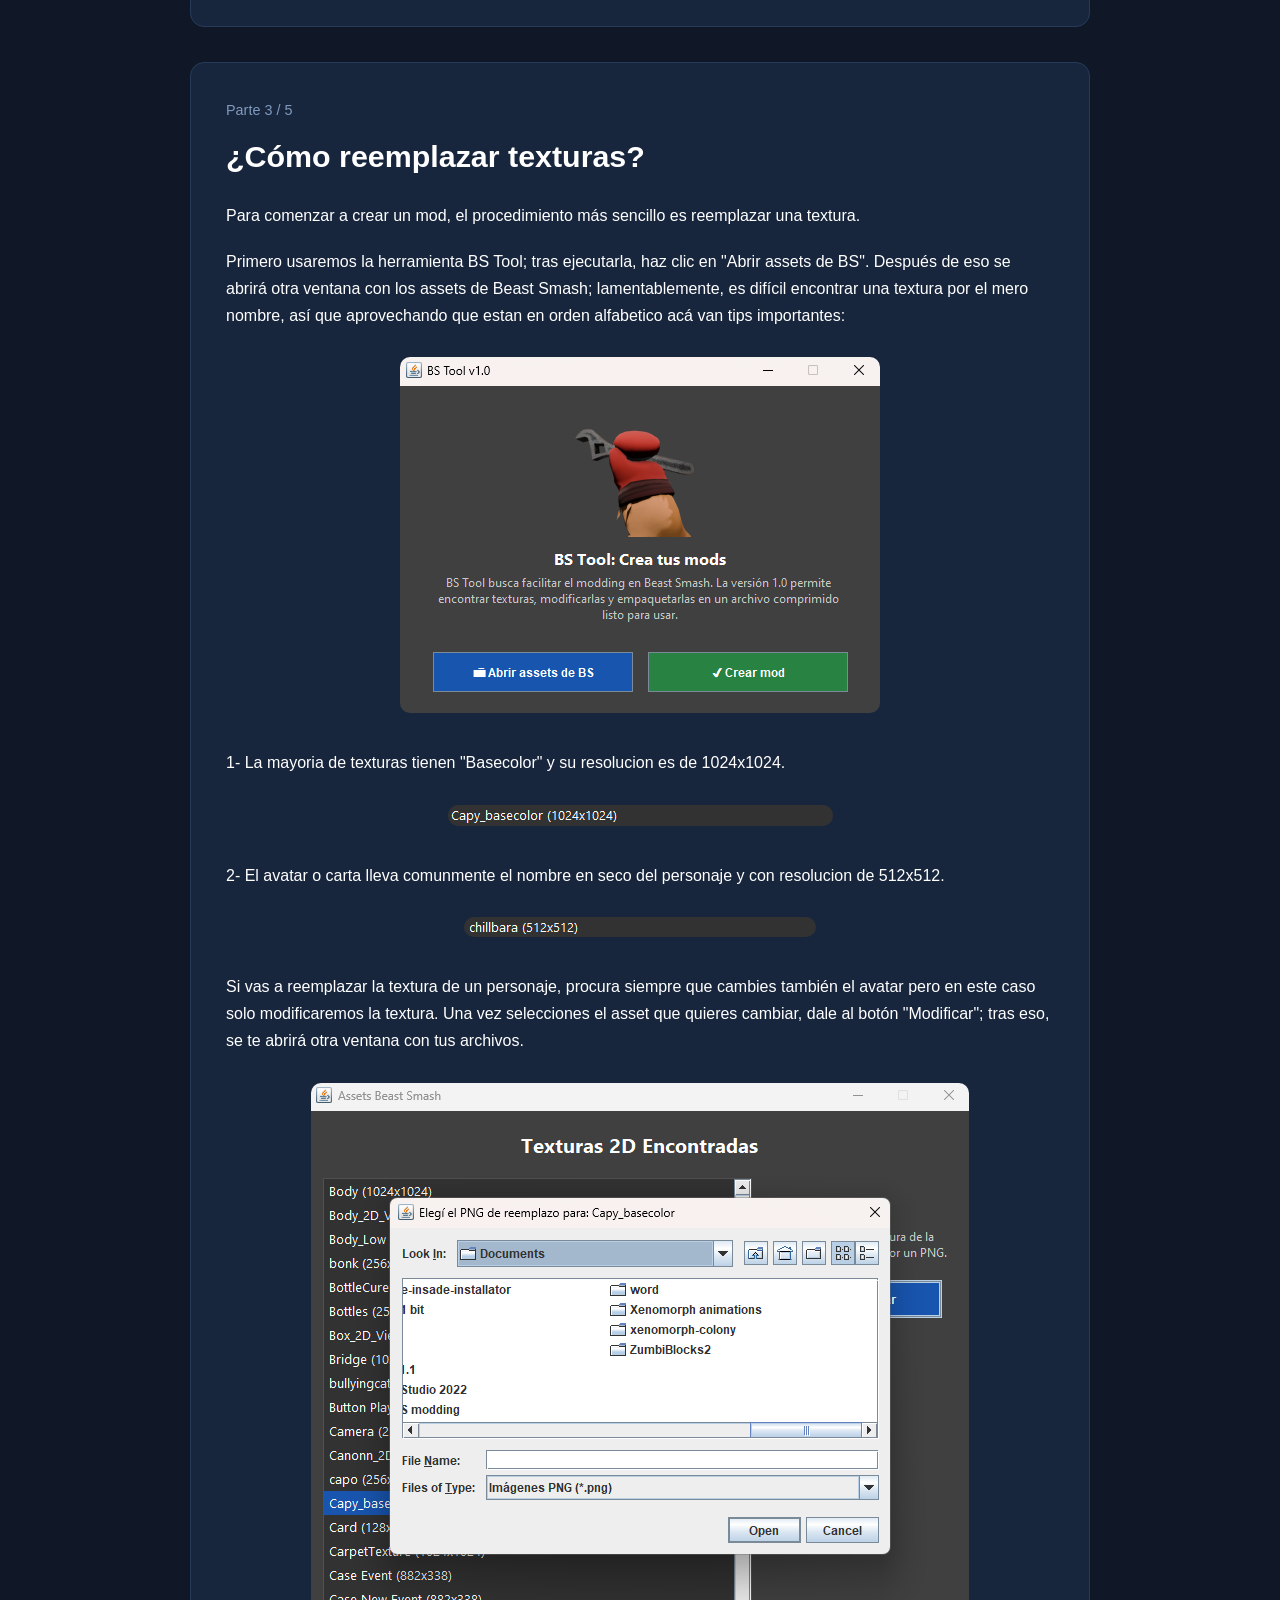
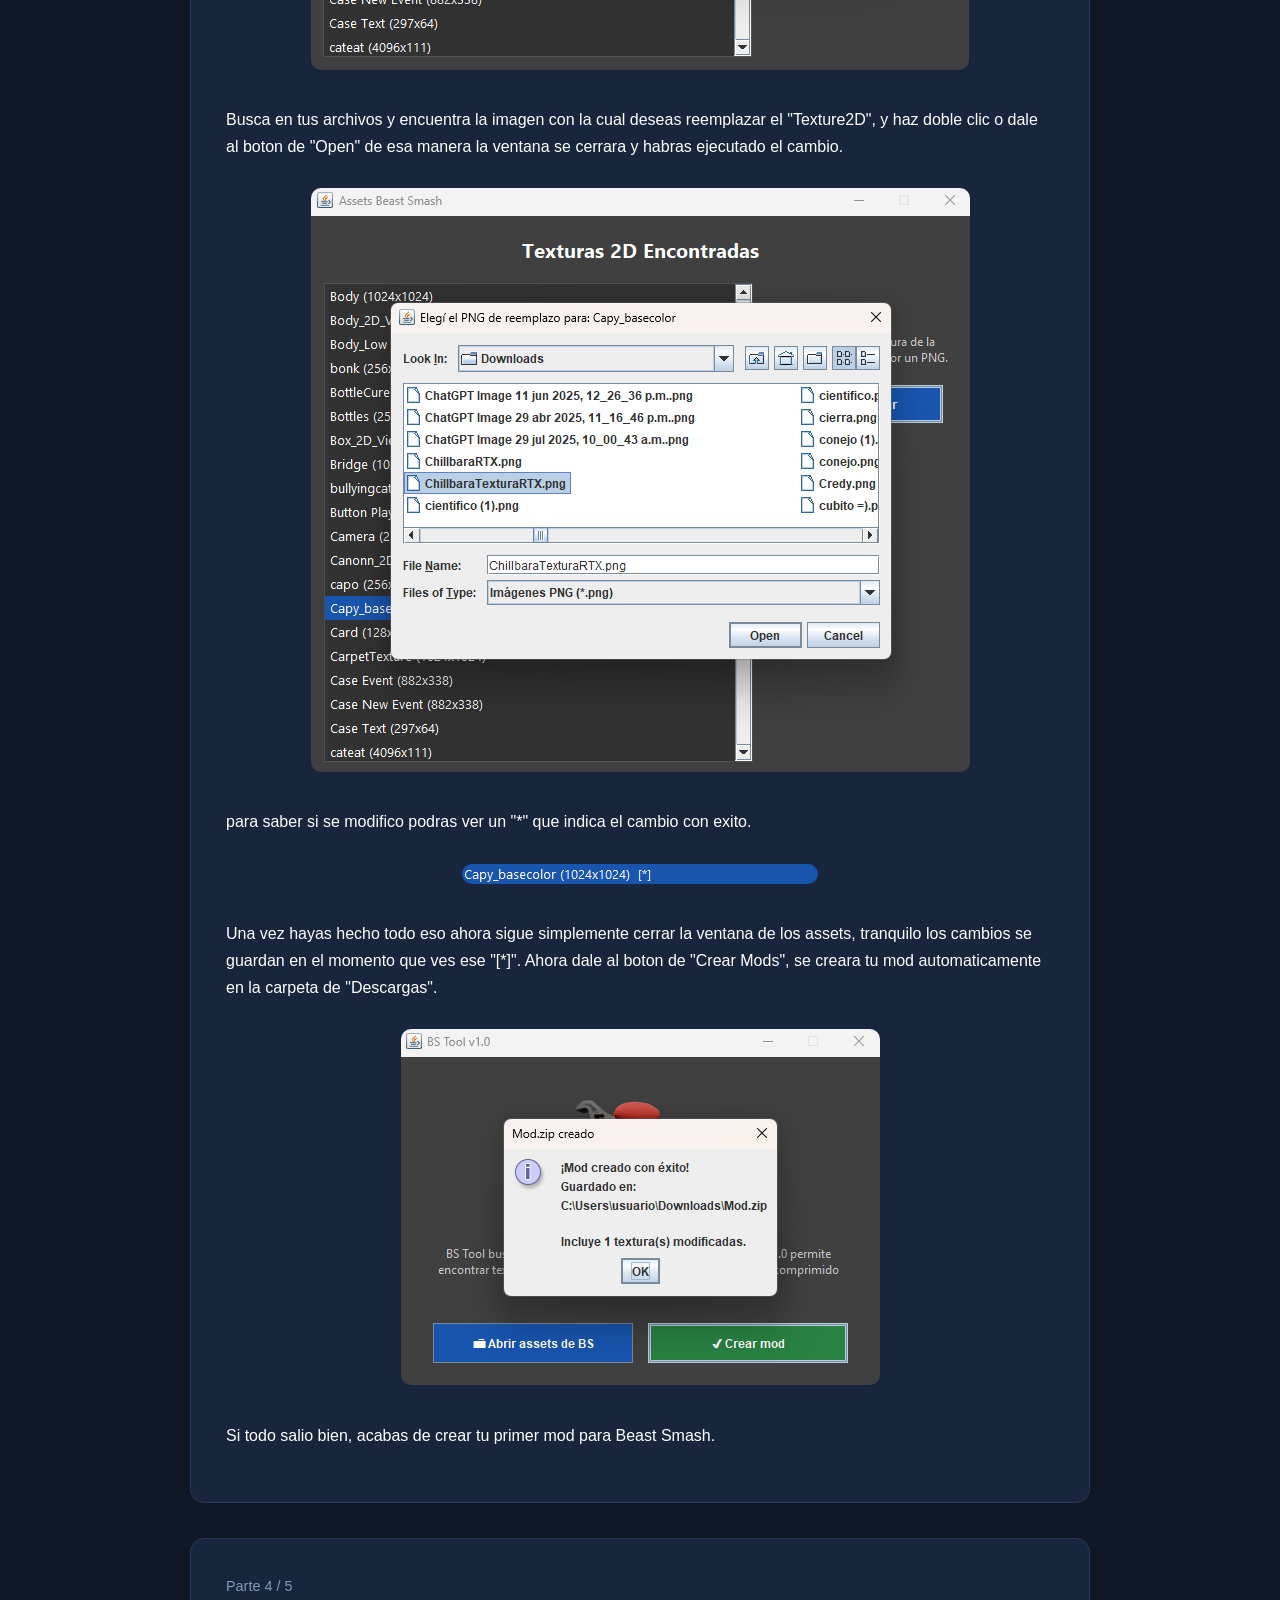
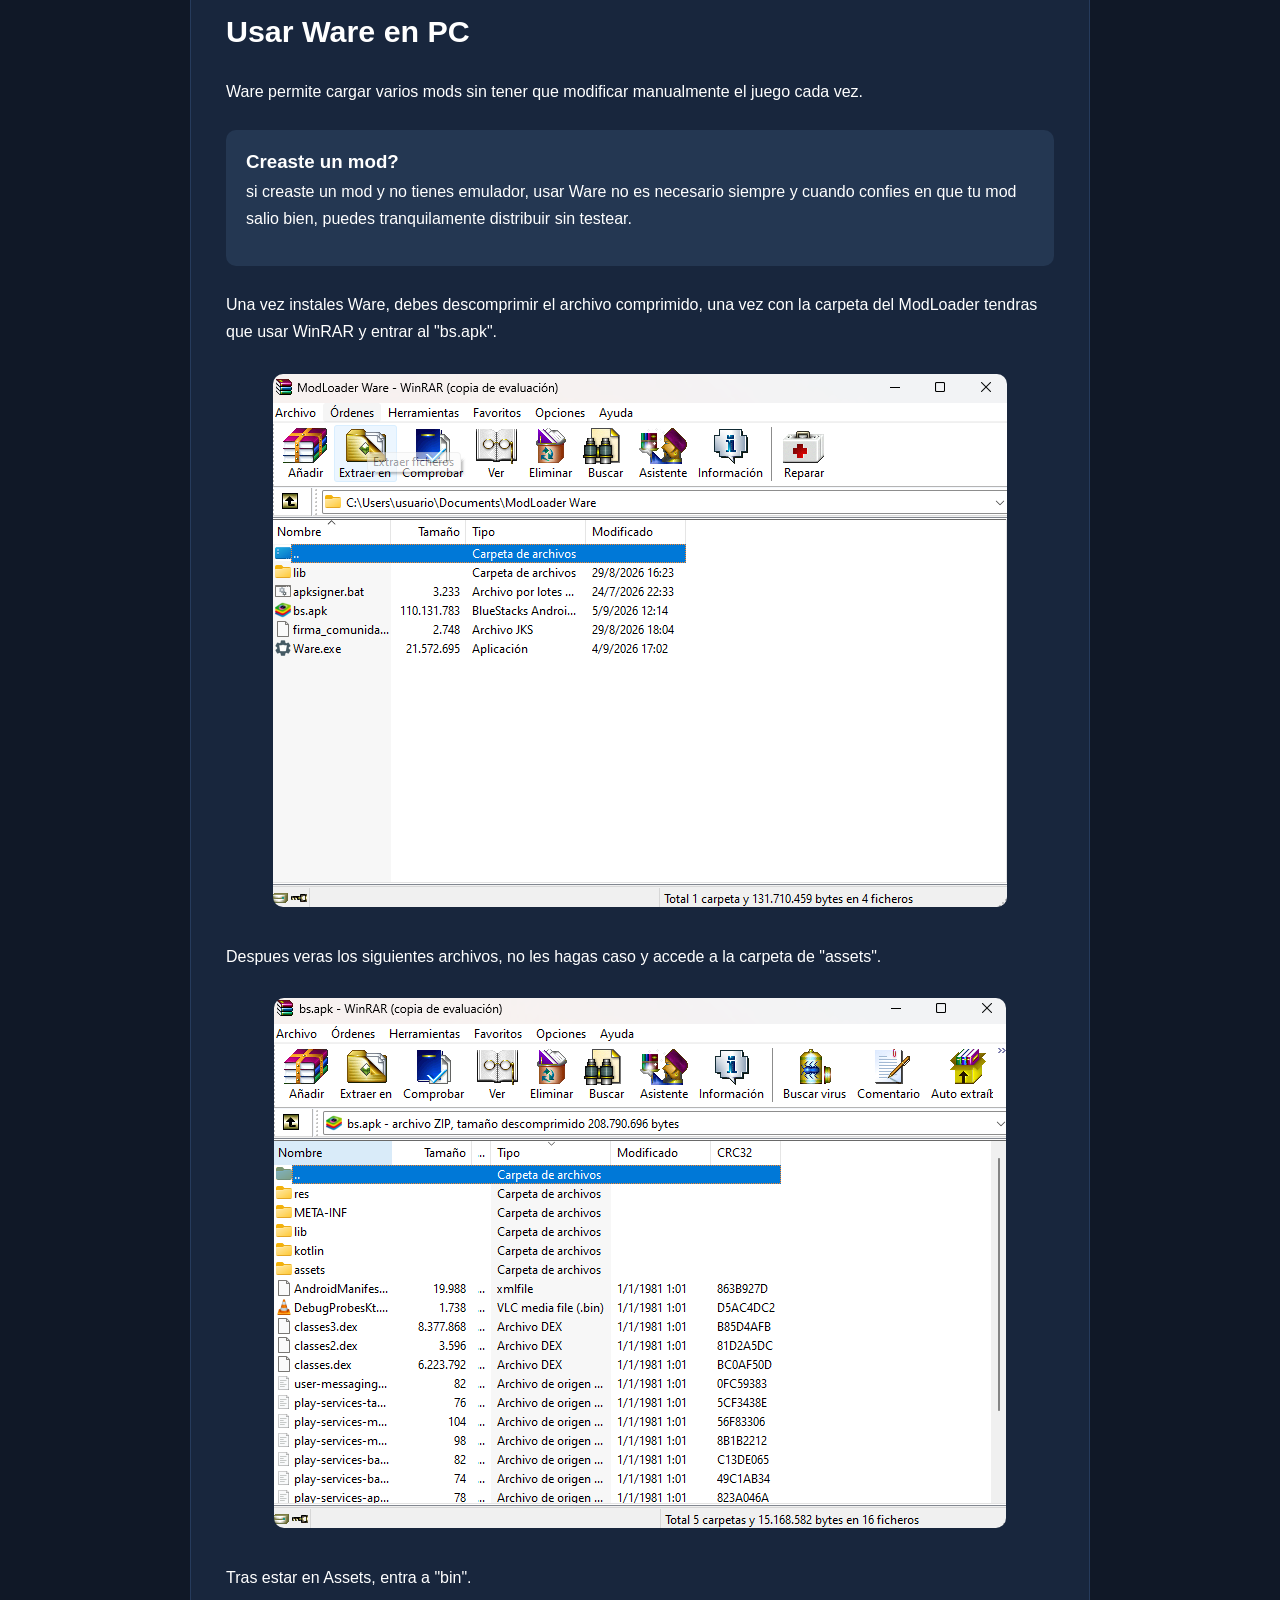
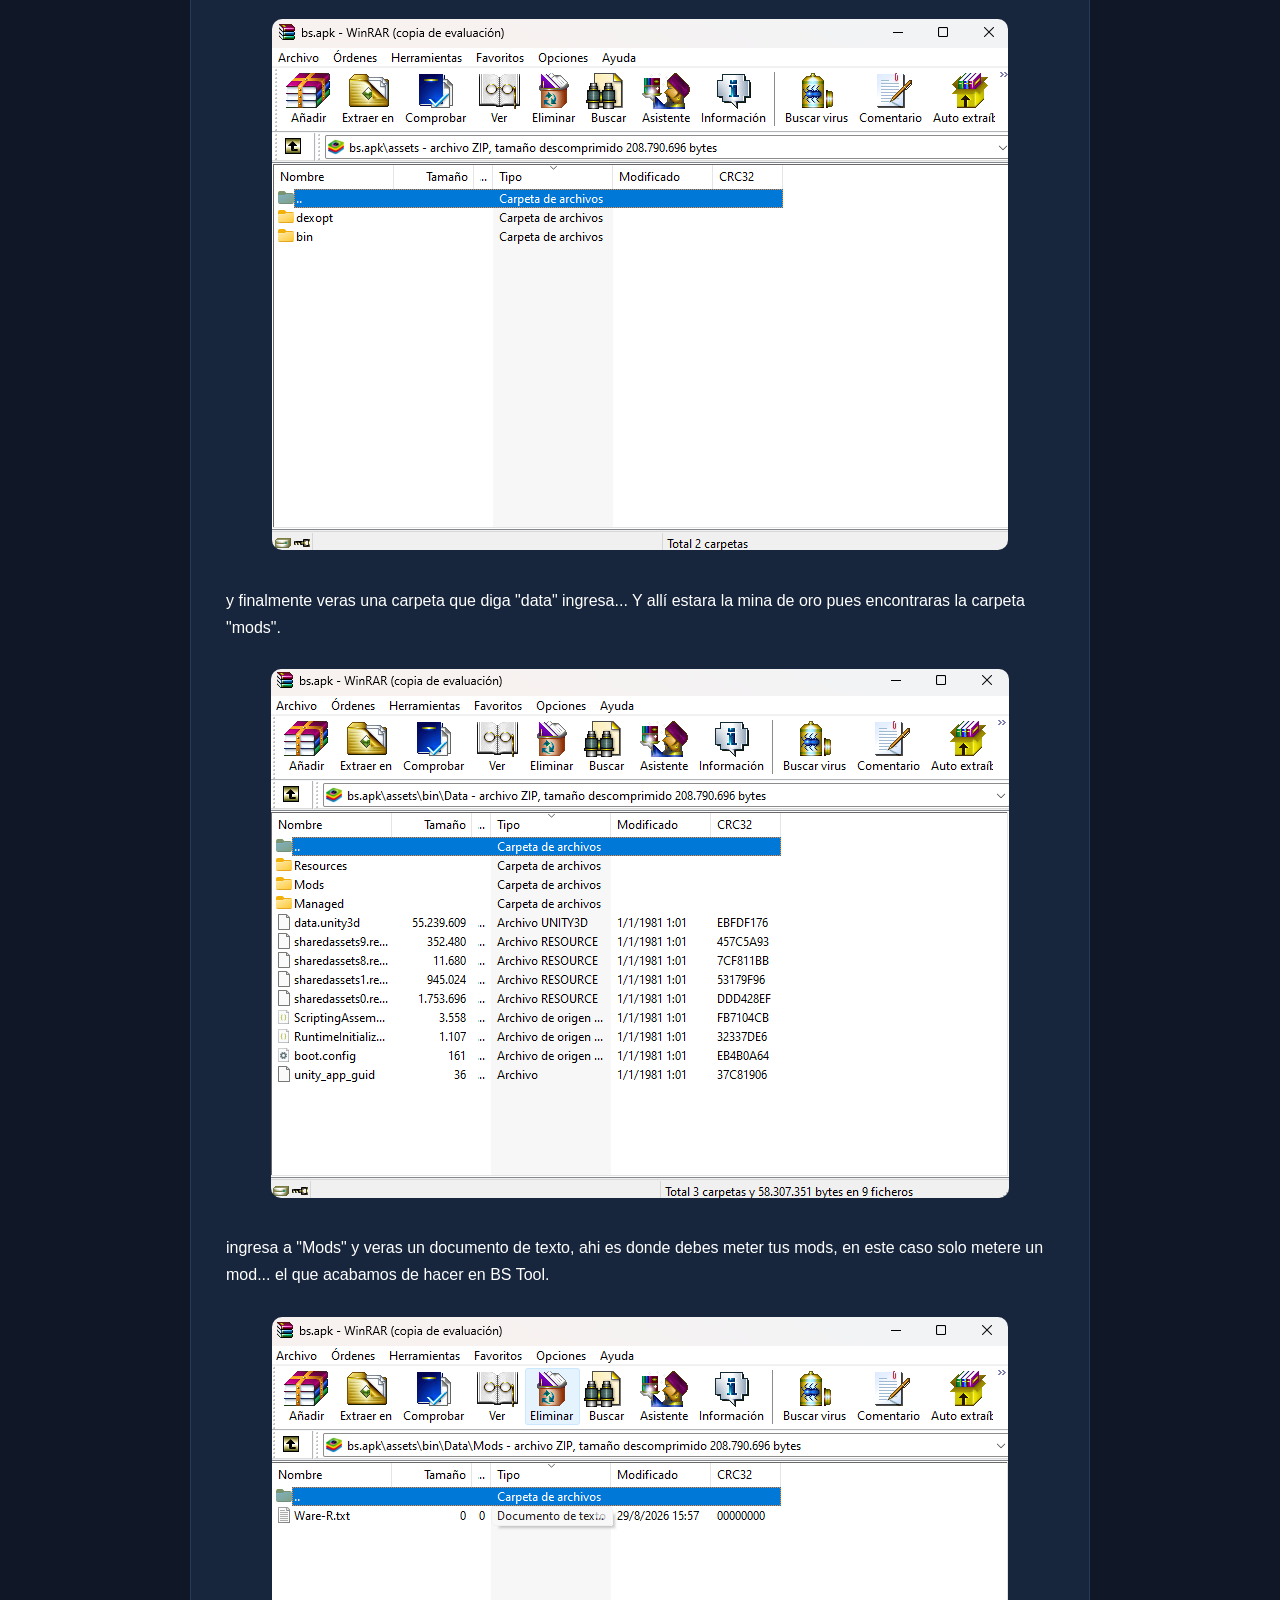
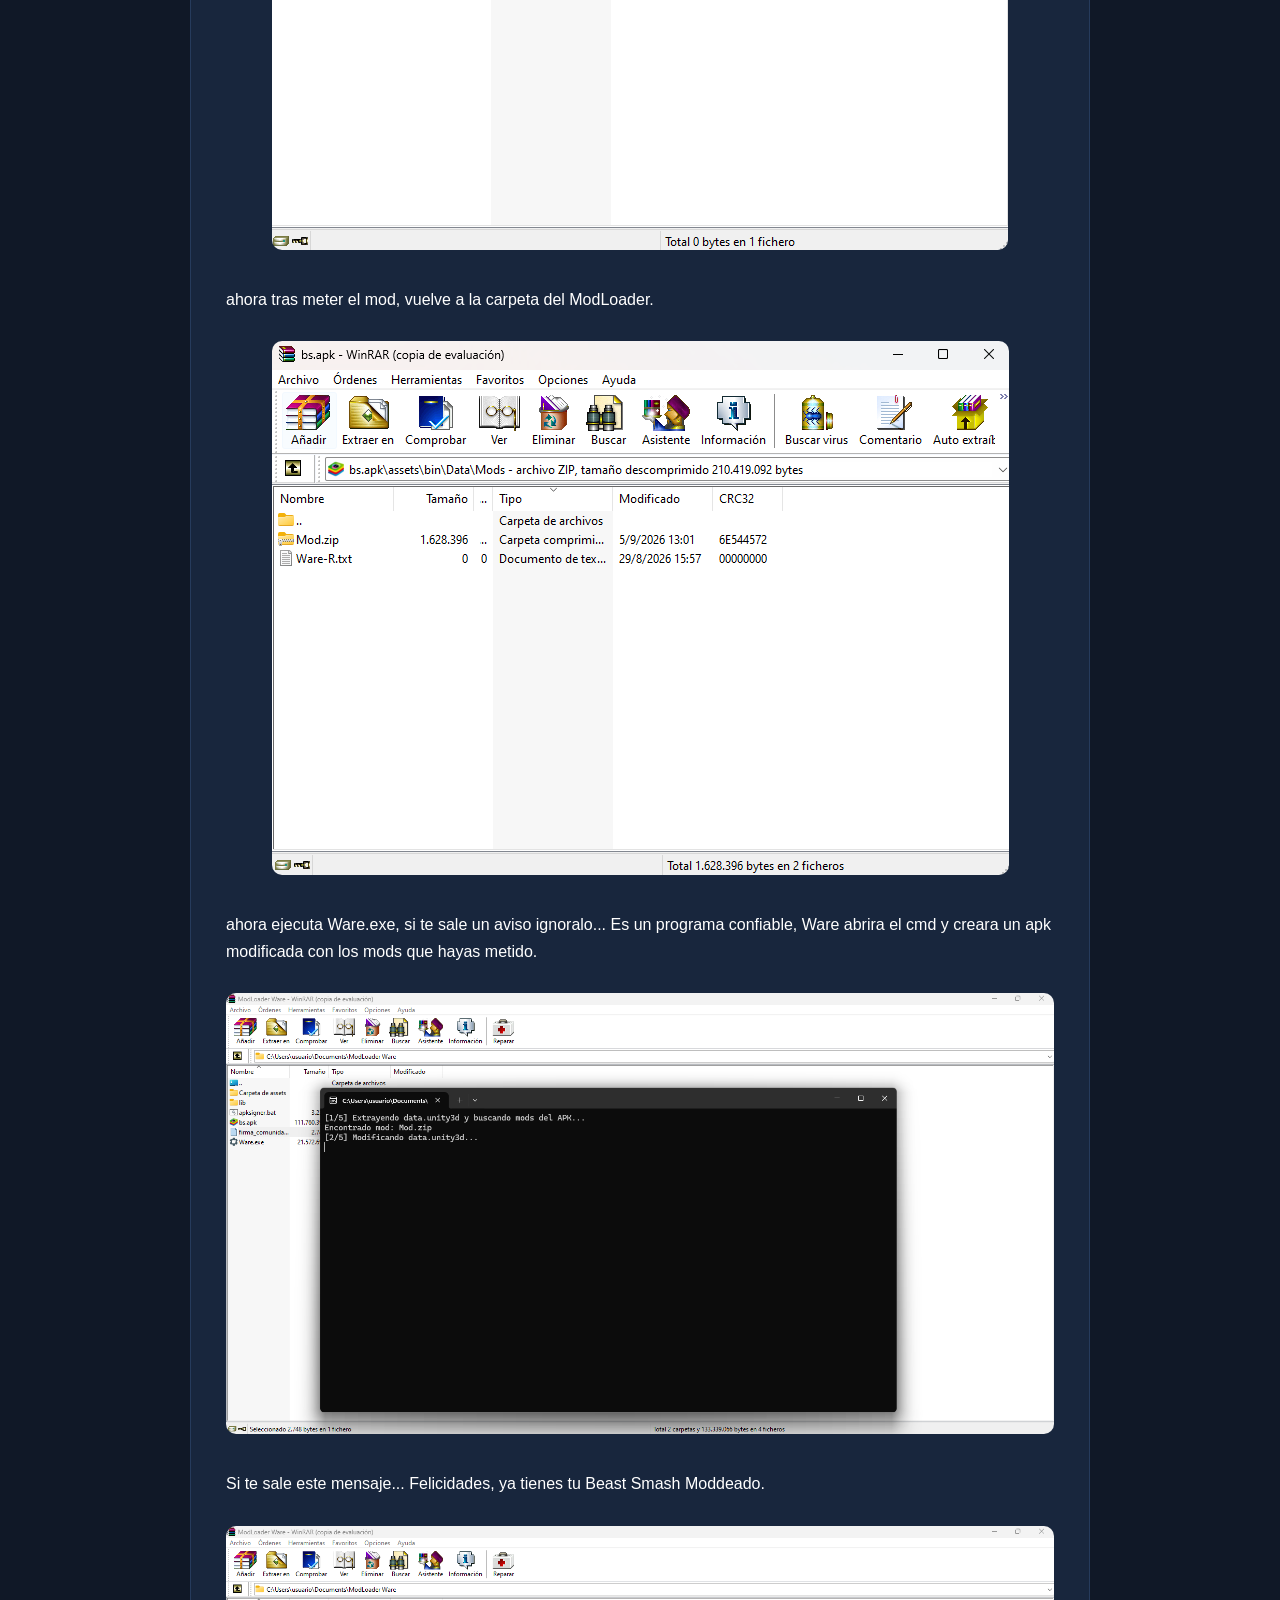
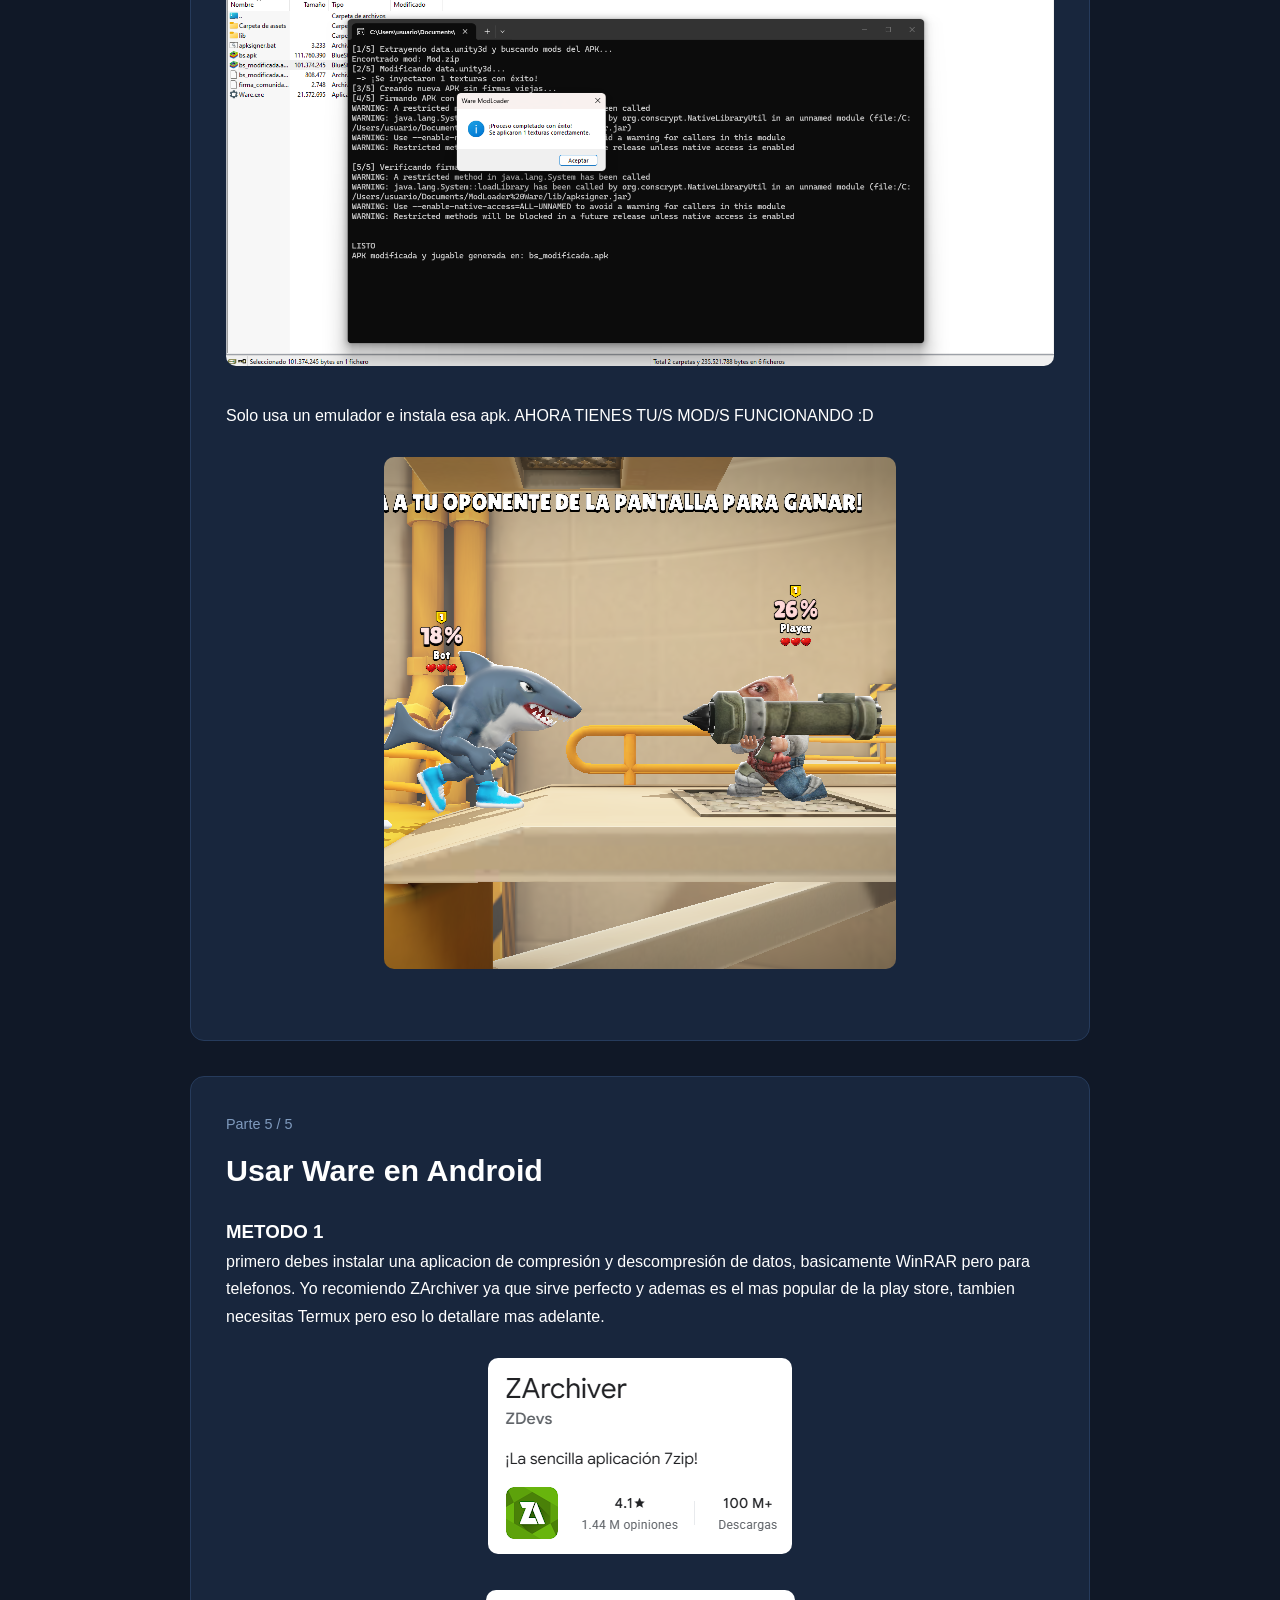
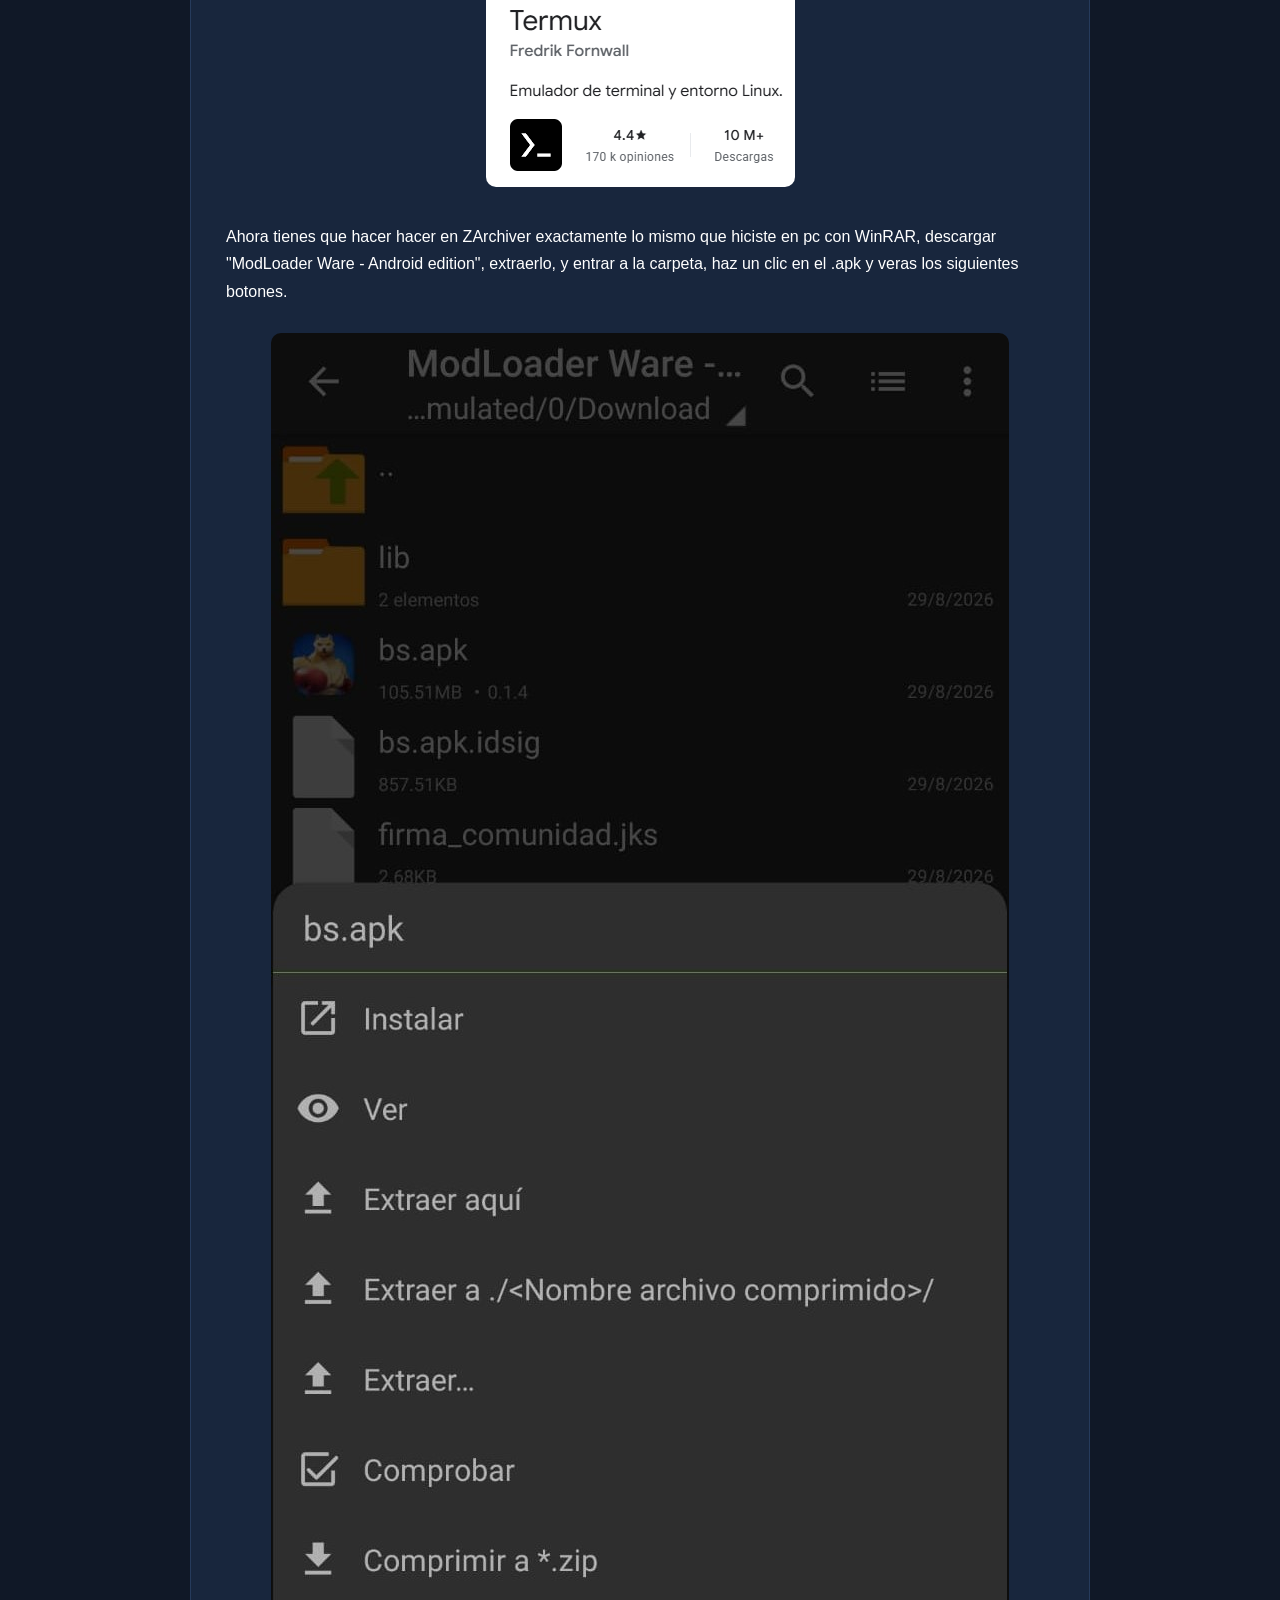
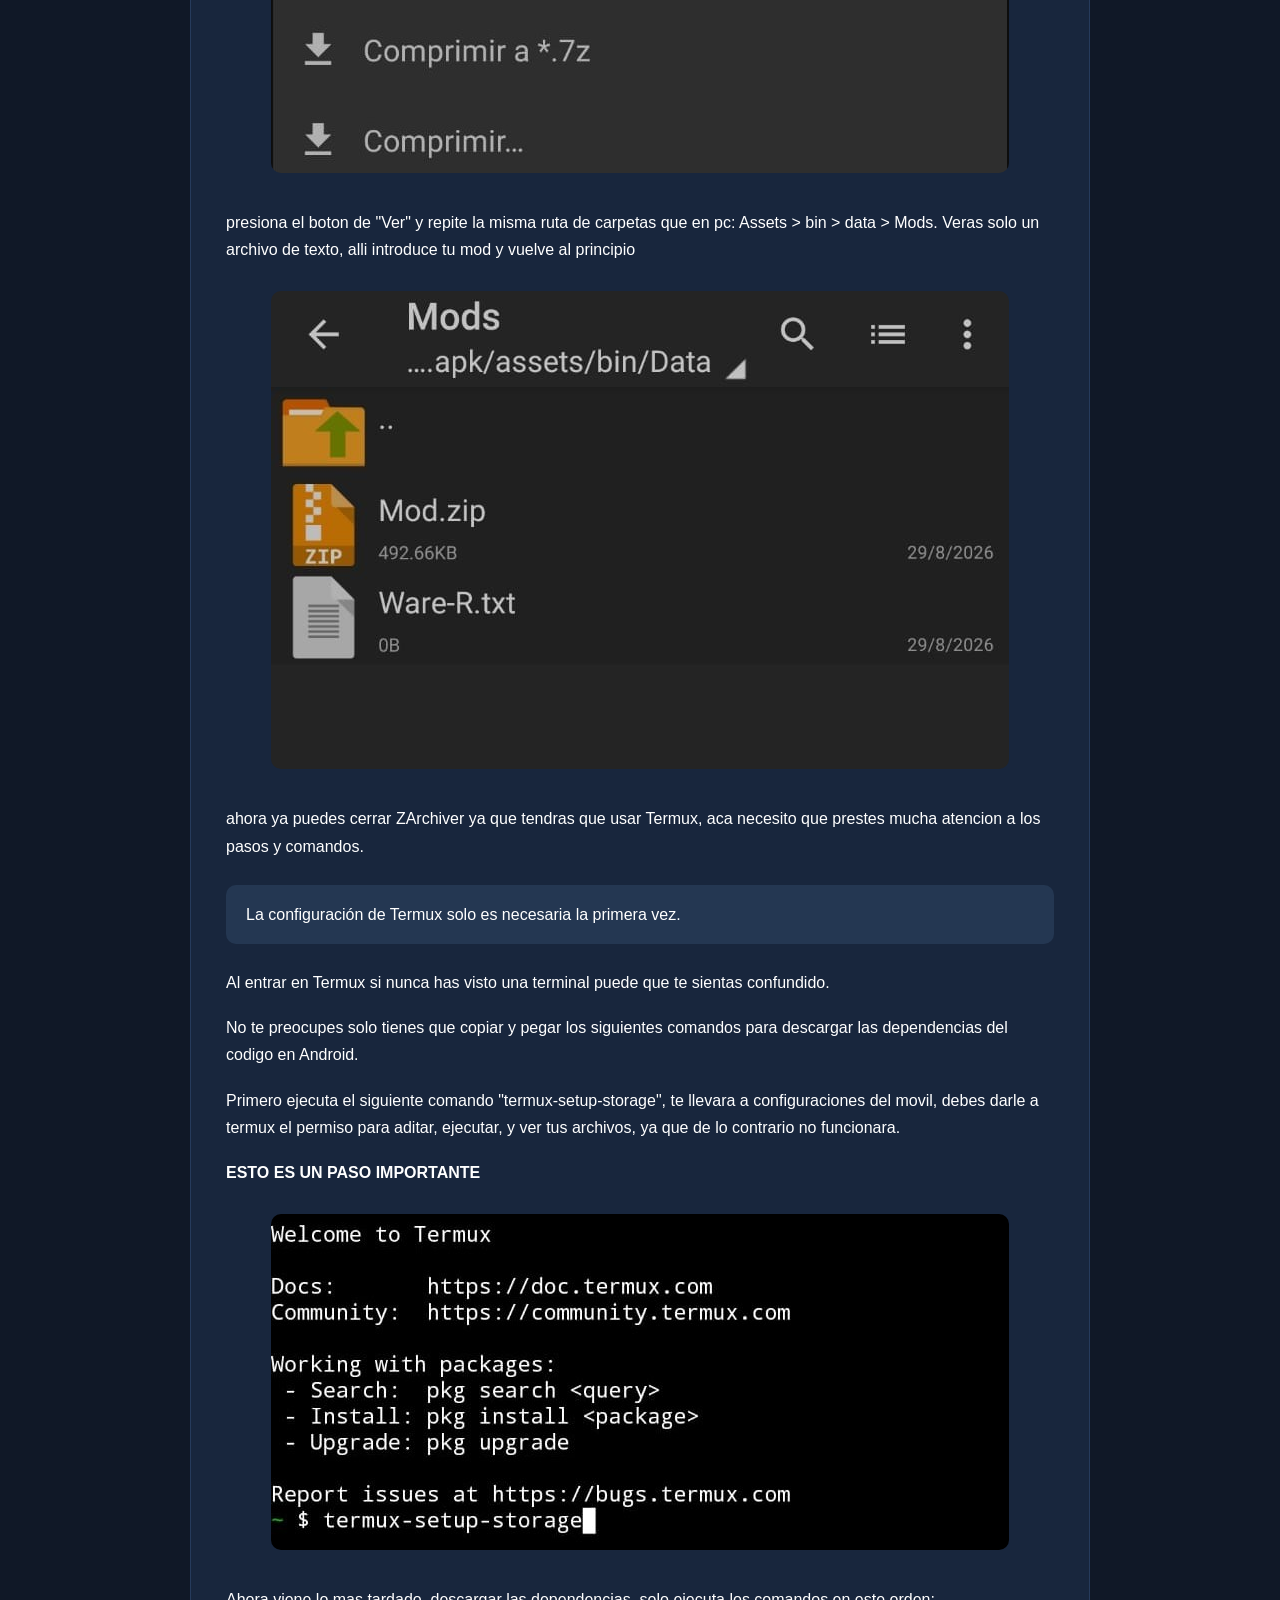
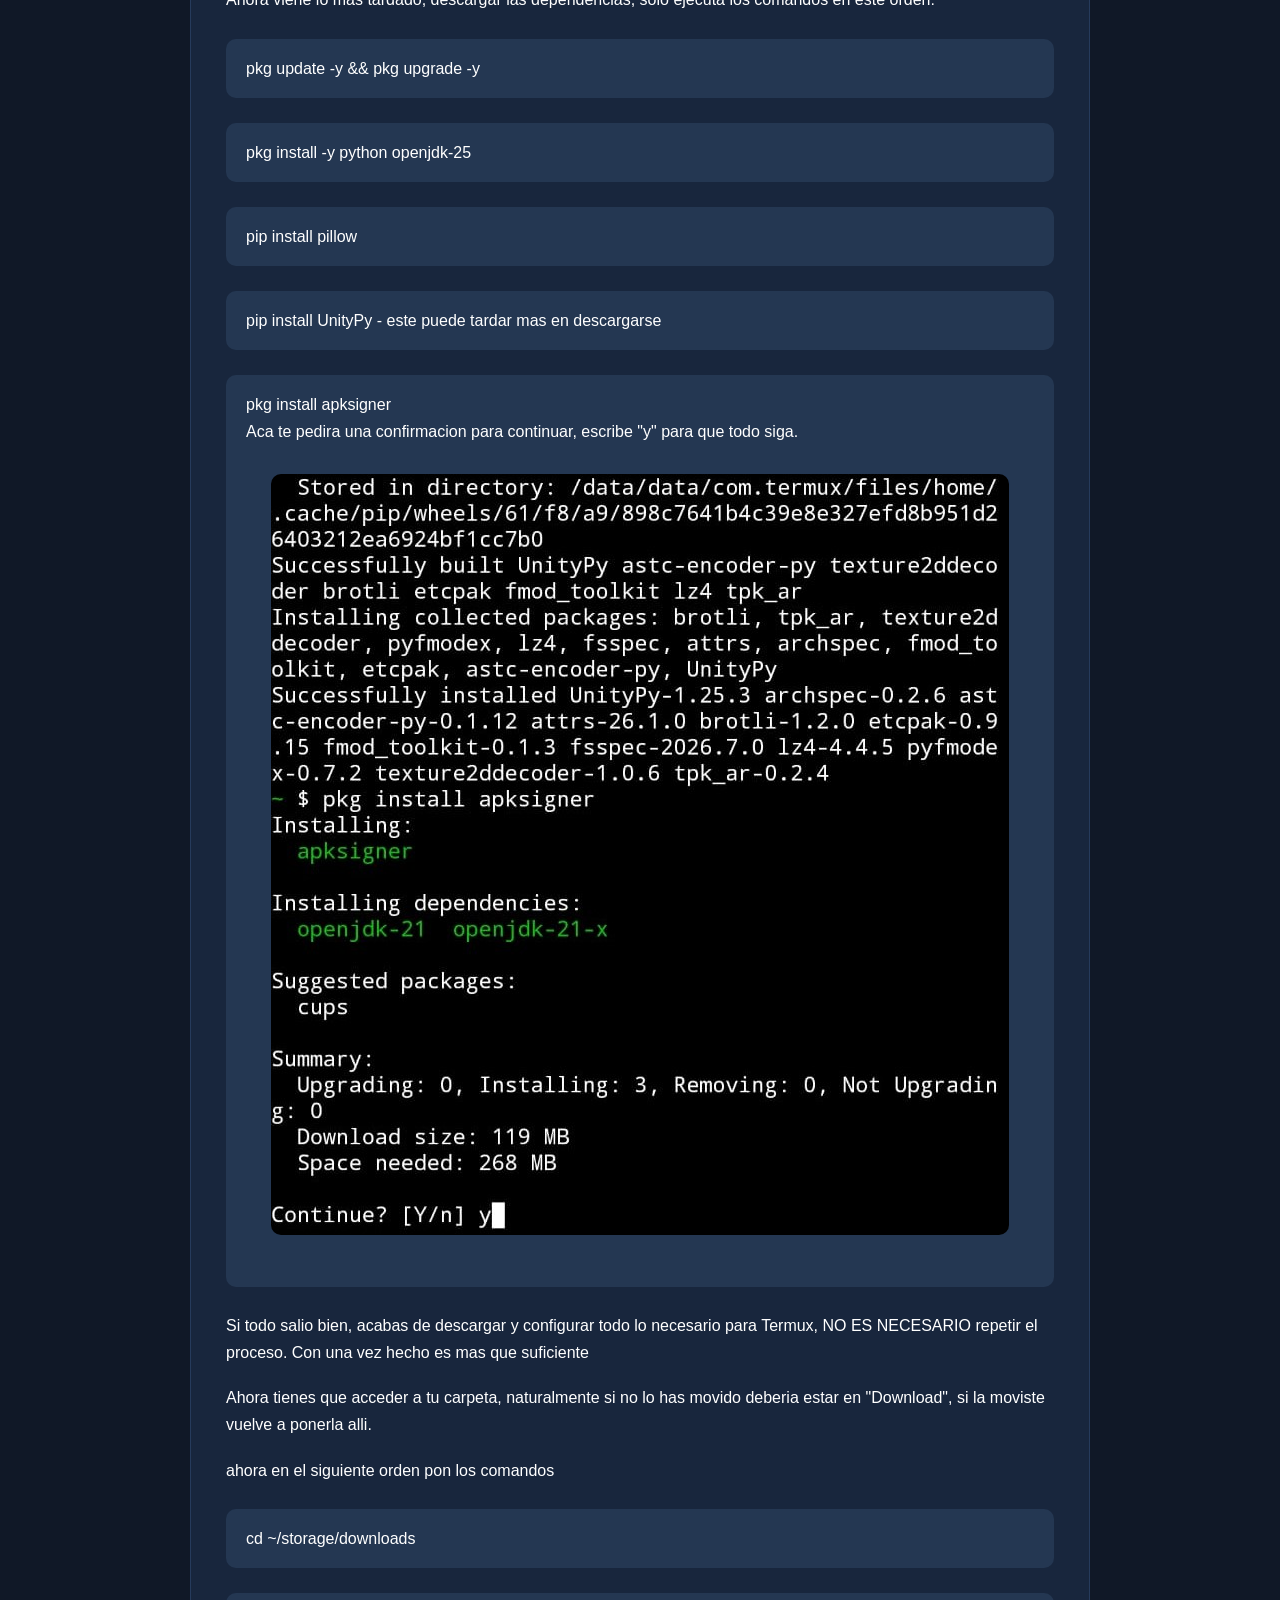
==== commit 4cca91c9: "Add files via upload" ====
--- a/Documentacion/Modding.html
+++ b/Documentacion/Modding.html
@@ -7,7 +7,7 @@
 
     <title>Documentación | Beast Smash: Modding</title>
 
-    <link rel="stylesheet" href="documentacion.css">
+    <link rel="stylesheet" href="Documentacion.css">
 </head>
 
 <body>
--- a/Documentacion/Documentacion.css
+++ b/Documentacion/Documentacion.css
@@ -0,0 +1,214 @@
+* {
+    box-sizing: border-box;
+    margin: 0;
+    padding: 0;
+}
+
+body {
+    background: #101827;
+    color: white;
+
+    font-family: Arial, sans-serif;
+
+    line-height: 1.7;
+}
+
+
+/* =========================
+   HEADER
+========================= */
+
+.doc-header {
+    background: #18263d;
+
+    padding: 35px 20px;
+
+    text-align: center;
+
+    border-bottom: 2px solid #263b5c;
+}
+
+.doc-header h1 {
+    font-size: 2.4rem;
+
+    margin: 10px 0;
+}
+
+.doc-header p {
+    color: #aebdd1;
+}
+
+.back-button {
+    color: white;
+
+    text-decoration: none;
+}
+
+
+/* =========================
+   CONTENEDOR
+========================= */
+
+.doc-container {
+    width: min(900px, 92%);
+
+    margin: 45px auto;
+}
+
+
+/* =========================
+   PÁGINA / CAPÍTULO
+========================= */
+
+.doc-page {
+    background: #18263d;
+
+    padding: 35px;
+
+    margin-bottom: 35px;
+
+    border-radius: 14px;
+
+    border: 1px solid #263b5c;
+}
+
+.page-number {
+    color: #7f9abd;
+
+    font-size: 0.9rem;
+
+    margin-bottom: 8px;
+}
+
+.doc-page h2 {
+    font-size: 1.9rem;
+
+    margin-bottom: 20px;
+}
+
+.doc-page p {
+    margin-bottom: 18px;
+}
+
+
+/* =========================
+   IMÁGENES
+========================= */
+
+.doc-image {
+    width: 100%;
+
+    margin: 28px 0;
+
+    text-align: center;
+}
+
+.doc-image img {
+    max-width: 100%;
+
+    height: auto;
+
+    border-radius: 10px;
+
+    display: inline-block;
+}
+
+
+/* =========================
+   AVISO
+========================= */
+
+.notice {
+    background: #243752;
+
+    padding: 16px 20px;
+
+    margin: 25px 0;
+
+    border-radius: 10px;
+}
+
+
+/* =========================
+   NAVEGACIÓN
+========================= */
+
+.doc-navigation {
+    display: flex;
+
+    align-items: center;
+
+    justify-content: space-between;
+
+    gap: 15px;
+
+    margin-top: 45px;
+
+    padding: 20px;
+
+    background: #18263d;
+
+    border-radius: 12px;
+}
+
+.nav-button {
+    padding: 10px 18px;
+
+    background: #2674d9;
+
+    color: white;
+
+    text-decoration: none;
+
+    border-radius: 8px;
+}
+
+
+/* =========================
+   FOOTER
+========================= */
+
+footer {
+    text-align: center;
+
+    padding: 35px;
+
+    color: #8fa3c0;
+}
+
+
+/* =========================
+   MÓVIL
+========================= */
+
+@media (max-width: 600px) {
+
+    .doc-header h1 {
+        font-size: 1.9rem;
+    }
+
+    .doc-container {
+        width: 94%;
+
+        margin-top: 25px;
+    }
+
+    .doc-page {
+        padding: 22px;
+    }
+
+    .doc-page h2 {
+        font-size: 1.5rem;
+    }
+
+    .doc-navigation {
+        flex-direction: column;
+    }
+
+    .nav-button {
+        width: 100%;
+
+        text-align: center;
+    }
+
+}
